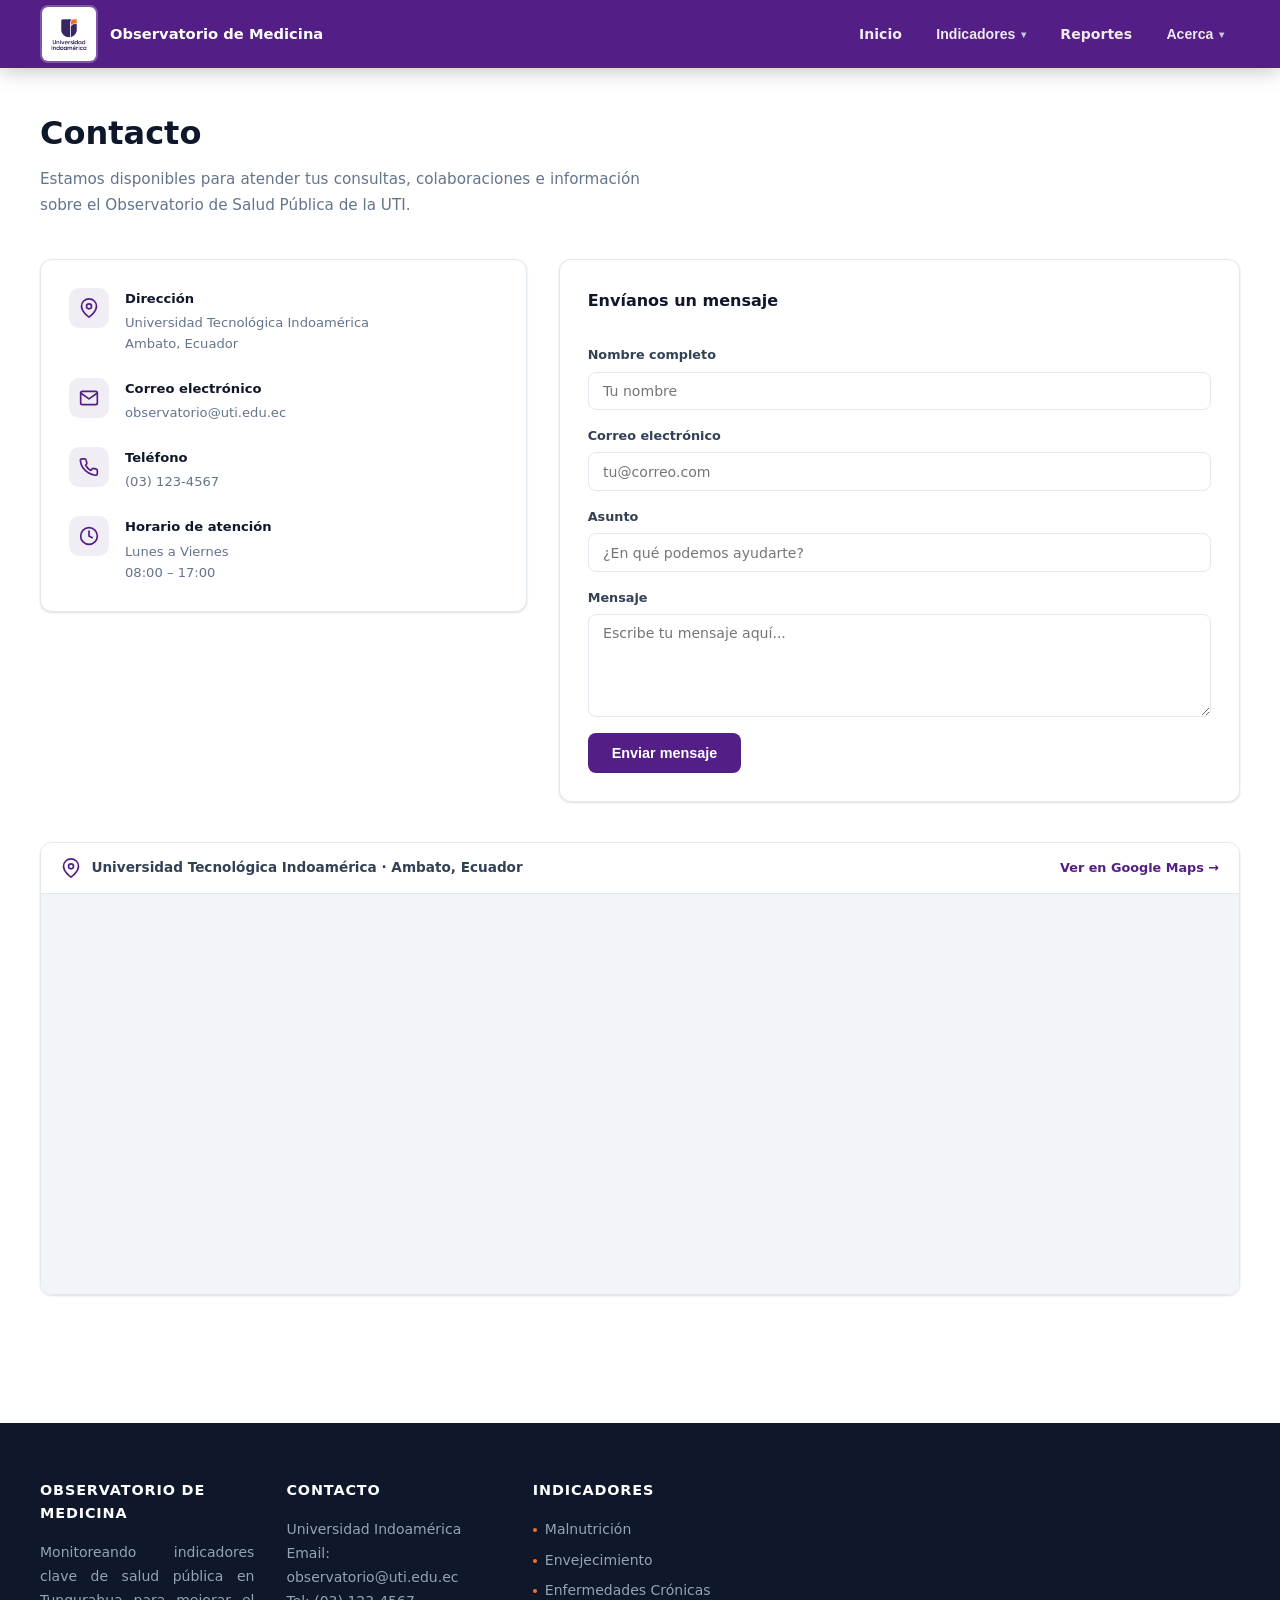
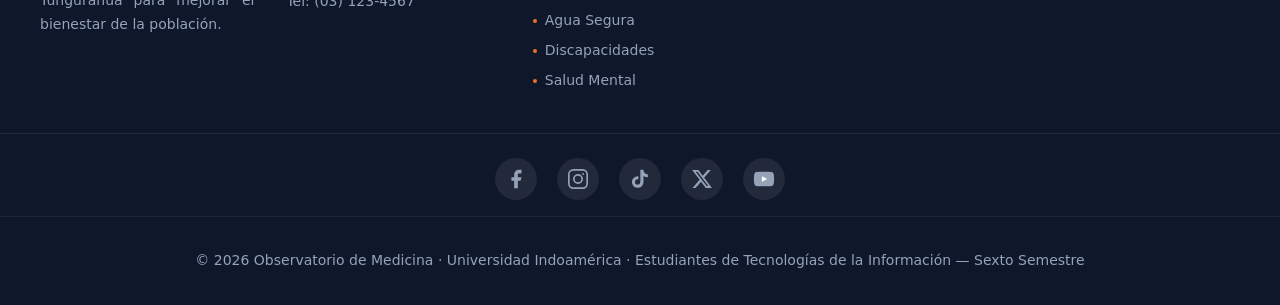
==== pages/contacto.html @ ab864d77 "Proyecto con estructura MVC" ====
<!DOCTYPE html>
<html lang="es">
<head>
  <meta charset="UTF-8" />
  <meta name="viewport" content="width=device-width, initial-scale=1.0" />
  <title>Contacto - Observatorio de Medicina UTI</title>
  <link rel="stylesheet" href="../assets/css/style.css" />
</head>
<body>
  <div id="site-header"></div>

  <main class="page-shell">
    <div class="container contacto-page">

      <!-- Encabezado -->
      <div class="contacto-encabezado">
        <h1>Contacto</h1>
        <p>Estamos disponibles para atender tus consultas, colaboraciones e información sobre el Observatorio de Salud Pública de la UTI.</p>
      </div>

      <!-- Grid principal: info + formulario -->
      <div class="contacto-main-grid">

        <!-- Info -->
        <div class="contacto-info-col">
          <div class="contacto-info-card">
            <div class="ab-contacto-item">
              <div class="ab-contacto-icon">
                <svg width="20" height="20" viewBox="0 0 24 24" fill="none" stroke="#531E86" stroke-width="2" stroke-linecap="round" stroke-linejoin="round"><path d="M21 10c0 7-9 13-9 13s-9-6-9-13a9 9 0 0 1 18 0z"/><circle cx="12" cy="10" r="3"/></svg>
              </div>
              <div>
                <strong>Dirección</strong>
                <p>Universidad Tecnológica Indoamérica<br>Ambato, Ecuador</p>
              </div>
            </div>
            <div class="ab-contacto-item">
              <div class="ab-contacto-icon">
                <svg width="20" height="20" viewBox="0 0 24 24" fill="none" stroke="#531E86" stroke-width="2" stroke-linecap="round" stroke-linejoin="round"><path d="M4 4h16c1.1 0 2 .9 2 2v12c0 1.1-.9 2-2 2H4c-1.1 0-2-.9-2-2V6c0-1.1.9-2 2-2z"/><polyline points="22,6 12,13 2,6"/></svg>
              </div>
              <div>
                <strong>Correo electrónico</strong>
                <p>observatorio@uti.edu.ec</p>
              </div>
            </div>
            <div class="ab-contacto-item">
              <div class="ab-contacto-icon">
                <svg width="20" height="20" viewBox="0 0 24 24" fill="none" stroke="#531E86" stroke-width="2" stroke-linecap="round" stroke-linejoin="round"><path d="M22 16.92v3a2 2 0 0 1-2.18 2 19.79 19.79 0 0 1-8.63-3.07A19.5 19.5 0 0 1 4.69 13a19.79 19.79 0 0 1-3.07-8.67A2 2 0 0 1 3.6 2.18h3a2 2 0 0 1 2 1.72c.127.96.361 1.903.7 2.81a2 2 0 0 1-.45 2.11L7.91 9.91a16 16 0 0 0 6.18 6.18l1.79-1.79a2 2 0 0 1 2.11-.45c.907.339 1.85.573 2.81.7A2 2 0 0 1 22 16.92z"/></svg>
              </div>
              <div>
                <strong>Teléfono</strong>
                <p>(03) 123-4567</p>
              </div>
            </div>
            <div class="ab-contacto-item">
              <div class="ab-contacto-icon">
                <svg width="20" height="20" viewBox="0 0 24 24" fill="none" stroke="#531E86" stroke-width="2" stroke-linecap="round" stroke-linejoin="round"><circle cx="12" cy="12" r="10"/><polyline points="12 6 12 12 16 14"/></svg>
              </div>
              <div>
                <strong>Horario de atención</strong>
                <p>Lunes a Viernes<br>08:00 – 17:00</p>
              </div>
            </div>
          </div>
        </div>

        <!-- Formulario -->
        <form class="ab-form contacto-form-card" onsubmit="enviarForm(event)">
          <h3>Envíanos un mensaje</h3>
          <div class="form-group">
            <label for="nombre">Nombre completo</label>
            <input type="text" id="nombre" placeholder="Tu nombre" required />
          </div>
          <div class="form-group">
            <label for="email">Correo electrónico</label>
            <input type="email" id="email" placeholder="tu@correo.com" required />
          </div>
          <div class="form-group">
            <label for="asunto">Asunto</label>
            <input type="text" id="asunto" placeholder="¿En qué podemos ayudarte?" required />
          </div>
          <div class="form-group">
            <label for="mensaje">Mensaje</label>
            <textarea id="mensaje" rows="5" placeholder="Escribe tu mensaje aquí..." required></textarea>
          </div>
          <button type="submit" class="form-submit">Enviar mensaje</button>
          <p class="form-ok" id="form-ok" style="display:none">✅ Mensaje enviado. Te contactaremos pronto.</p>
        </form>

      </div>

      <!-- Mapa -->
      <div class="contacto-mapa">
        <div class="contacto-mapa-header">
          <svg width="20" height="20" viewBox="0 0 24 24" fill="none" stroke="#531E86" stroke-width="2" stroke-linecap="round" stroke-linejoin="round"><path d="M21 10c0 7-9 13-9 13s-9-6-9-13a9 9 0 0 1 18 0z"/><circle cx="12" cy="10" r="3"/></svg>
          <span>Universidad Tecnológica Indoamérica · Ambato, Ecuador</span>
          <a href="https://maps.google.com/?q=P9J6%2B8F+Ambato" target="_blank" rel="noopener" class="mapa-link">Ver en Google Maps →</a>
        </div>
        <div class="contacto-mapa-frame">
          <iframe
            title="Ubicación Universidad Indoamérica Ambato"
            src="https://maps.google.com/maps?q=Universidad+Indoamerica+Ambato+Ecuador&t=k&z=17&ie=UTF8&iwloc=&output=embed"
            width="100%"
            height="100%"
            style="border:0;"
            allowfullscreen=""
            loading="lazy"
            referrerpolicy="no-referrer-when-downgrade">
          </iframe>
        </div>
      </div>

    </div>
  </main>

  <div id="site-footer"></div>
  <script src="../assets/js/main.js"></script>
  <script>
    function enviarForm(e) {
      e.preventDefault();
      document.getElementById('form-ok').style.display = 'block';
      e.target.reset();
      setTimeout(() => { document.getElementById('form-ok').style.display = 'none'; }, 5000);
    }
  </script>
</body>
</html>
---- assets/css/style.css ----
/* ═══════════════════════════════════════
   RESET & BASE
═══════════════════════════════════════ */
*, *::before, *::after { box-sizing: border-box; margin: 0; padding: 0; }

:root {
  --purple: #531E86;
  --purple-dark: #3a1560;
  --orange: #F57021;
  --white: #ffffff;
  --gray-50: #f8fafc;
  --gray-100: #f1f5f9;
  --gray-200: #e2e8f0;
  --gray-500: #64748b;
  --gray-700: #334155;
  --gray-900: #0f172a;
  --font: 'Inter', system-ui, -apple-system, sans-serif;
  --radius: 12px;
  --shadow-sm: 0 1px 3px rgba(0,0,0,0.08), 0 1px 2px rgba(0,0,0,0.06);
  --shadow-md: 0 4px 16px rgba(0,0,0,0.10);
  --shadow-lg: 0 10px 40px rgba(0,0,0,0.12);
  --shadow-xl: 0 20px 60px rgba(0,0,0,0.15);
}

html { font-size: 16px; scroll-behavior: smooth; }

/* Justificado global para párrafos de contenido */
p { text-align: justify; }

body {
  font-family: var(--font);
  color: var(--gray-900);
  background: var(--white);
  line-height: 1.6;
  -webkit-font-smoothing: antialiased;
}

img { max-width: 100%; display: block; }
a { text-decoration: none; }

.container {
  width: min(1200px, calc(100% - 2.5rem));
  margin: 0 auto;
}

/* ═══════════════════════════════════════
   HEADER
═══════════════════════════════════════ */
.site-header {
  position: sticky;
  top: 0;
  z-index: 1000;
  background: var(--purple);
  box-shadow: 0 2px 20px rgba(0,0,0,0.25);
}

.header-inner {
  display: flex;
  align-items: center;
  justify-content: space-between;
  height: 68px;
  gap: 1.5rem;
}

/* Brand */
.brand {
  display: flex;
  align-items: center;
  gap: 0.75rem;
  color: var(--white);
  flex-shrink: 0;
}
.brand-logo {
  width: 58px; height: 58px;
  border-radius: 8px;
  overflow: hidden;
  flex-shrink: 0;
  border: 2px solid rgba(255,255,255,0.25);
}
.brand-logo img { width: 100%; height: 100%; object-fit: cover; }
.brand-text { display: flex; flex-direction: column; line-height: 1.2; }
.brand-name { font-size: 0.92rem; font-weight: 700; color: var(--white); }
.brand-sub  { font-size: 0.7rem; color: rgba(255,255,255,0.65); }

/* ── Nav ── */
.main-nav {
  display: flex;
  align-items: center;
  gap: 0.15rem;
  height: 100%;
}

.nav-item {
  position: relative;
  height: 100%;
  display: flex;
  align-items: center;
}

.nav-link {
  display: inline-flex;
  align-items: center;
  gap: 0.35rem;
  padding: 0.5rem 1rem;
  border-radius: 6px;
  color: rgba(255,255,255,0.9);
  font-size: 0.88rem;
  font-weight: 600;
  background: none;
  border: none;
  cursor: pointer;
  white-space: nowrap;
  transition: background 0.15s, color 0.15s;
  height: 38px;
}
.nav-link:hover { background: rgba(255,255,255,0.15); color: var(--white); }
.nav-item.open > .nav-link,
.nav-link.active { background: rgba(255,255,255,0.2); color: var(--white); }

.nav-arrow {
  font-size: 0.6rem;
  opacity: 0.8;
  transition: transform 0.2s;
}
.nav-item.open > button .nav-arrow { transform: rotate(180deg); }

/* ── Dropdown ── */
.dropdown-panel {
  display: none;
  position: absolute;
  top: calc(100% + 4px);
  left: 0;
  min-width: 520px;
  background: var(--white);
  border-radius: var(--radius);
  box-shadow: var(--shadow-xl);
  padding: 1.5rem;
  grid-template-columns: 1fr 1fr;
  gap: 1.5rem;
  z-index: 500;
  border-top: 3px solid var(--orange);
  animation: dropIn 0.18s ease;
}
.dropdown-panel.narrow { min-width: 340px; right: 0; left: auto; }
.nav-item.open > .dropdown-panel { display: grid; }

@keyframes dropIn {
  from { opacity: 0; transform: translateY(-6px); }
  to   { opacity: 1; transform: translateY(0); }
}

.dropdown-heading {
  font-size: 0.65rem;
  font-weight: 800;
  letter-spacing: 0.1em;
  color: var(--orange);
  text-transform: uppercase;
  margin-bottom: 0.6rem;
  padding-bottom: 0.4rem;
  border-bottom: 1px solid var(--gray-200);
}

.dropdown-col { display: flex; flex-direction: column; gap: 0.15rem; }

.dropdown-col a {
  display: flex;
  align-items: center;
  gap: 0.5rem;
  padding: 0.5rem 0.65rem;
  border-radius: 7px;
  color: var(--gray-700);
  font-size: 0.875rem;
  transition: background 0.12s, color 0.12s;
}
.dropdown-col a:hover { background: rgba(83,30,134,0.07); color: var(--purple); }
.dropdown-col a::before {
  content: '';
  width: 5px; height: 5px;
  border-radius: 50%;
  background: var(--gray-200);
  flex-shrink: 0;
  transition: background 0.12s;
}
.dropdown-col a:hover::before { background: var(--purple); }

/* Hamburger */
.nav-hamburger {
  display: none;
  background: none;
  border: 1.5px solid rgba(255,255,255,0.4);
  color: var(--white);
  font-size: 1.2rem;
  cursor: pointer;
  padding: 0.4rem 0.65rem;
  border-radius: 6px;
  line-height: 1;
}

@media (max-width: 900px) {
  .nav-hamburger { display: flex; align-items: center; }
  .main-nav {
    display: none;
    position: absolute;
    top: 68px;
    left: 0; right: 0;
    background: var(--purple-dark);
    flex-direction: column;
    align-items: stretch;
    padding: 0.75rem 1rem 1rem;
    gap: 0.1rem;
    box-shadow: 0 12px 30px rgba(0,0,0,0.3);
    z-index: 999;
    height: auto;
  }
  .main-nav.nav-open { display: flex; }
  .nav-item { height: auto; }
  .dropdown-panel {
    position: static;
    min-width: unset;
    box-shadow: none;
    border-radius: 8px;
    border-top: none;
    background: rgba(255,255,255,0.07);
    padding: 0.75rem;
    grid-template-columns: 1fr;
    animation: none;
    margin-top: 0.25rem;
  }
  .dropdown-col a { color: rgba(255,255,255,0.85); }
  .dropdown-col a:hover { background: rgba(255,255,255,0.1); color: var(--white); }
  .dropdown-col a::before { background: rgba(255,255,255,0.3); }
  .dropdown-heading { color: rgba(255,180,80,0.9); border-color: rgba(255,255,255,0.15); }
}

/* ═══════════════════════════════════════
   CARRUSEL
═══════════════════════════════════════ */
.hero-carousel {
  position: relative;
  width: 100%;
  height: 560px;
  overflow: hidden;
  background: #1a0a2e;
  user-select: none;
}

.carousel-track {
  display: flex;
  height: 100%;
  transition: transform 0.65s cubic-bezier(0.4, 0, 0.2, 1);
  will-change: transform;
}

.carousel-slide {
  min-width: 100%;
  height: 100%;
  position: relative;
  flex-shrink: 0;
  background: linear-gradient(135deg, #3a1560 0%, #531E86 60%, #7a4fa0 100%);
}

.carousel-slide:nth-child(2) { background: linear-gradient(135deg, #1a3a5c 0%, #2d6a9f 100%); }
.carousel-slide:nth-child(3) { background: linear-gradient(135deg, #1a4a2e 0%, #2d7a4f 100%); }
.carousel-slide:nth-child(4) { background: linear-gradient(135deg, #4a2a1a 0%, #8a4a2a 100%); }

.carousel-slide img {
  width: 100%;
  height: 100%;
  object-fit: cover;
  display: block;
  position: absolute;
  inset: 0;
}

.carousel-overlay {
  position: absolute;
  inset: 0;
  z-index: 2;
  background: linear-gradient(
    105deg,
    rgba(55,20,90,0.88) 0%,
    rgba(83,30,134,0.65) 45%,
    rgba(83,30,134,0.15) 75%,
    transparent 100%
  );
  display: flex;
  align-items: center;
}

.carousel-text {
  max-width: 580px;
  padding: 2rem 0;
}

.carousel-text h1 {
  color: var(--white);
  font-size: clamp(1.9rem, 3.5vw, 3rem);
  font-weight: 800;
  line-height: 1.1;
  margin-bottom: 1rem;
  letter-spacing: -0.02em;
}

.carousel-text p {
  color: rgba(255,255,255,0.85);
  font-size: 1rem;
  line-height: 1.75;
  margin-bottom: 2rem;
  max-width: 480px;
}

.hero-actions {
  display: flex;
  flex-wrap: wrap;
  gap: 0.85rem;
}

/* Flechas */
.carousel-btn {
  position: absolute;
  top: 50%;
  transform: translateY(-50%);
  width: 50px; height: 50px;
  border-radius: 50%;
  background: rgba(255,255,255,0.15);
  backdrop-filter: blur(8px);
  border: 1.5px solid rgba(255,255,255,0.3);
  color: var(--white);
  font-size: 1.5rem;
  cursor: pointer;
  display: flex;
  align-items: center;
  justify-content: center;
  z-index: 20;
  transition: background 0.2s, transform 0.2s, border-color 0.2s;
}
.carousel-btn:hover {
  background: var(--orange);
  border-color: var(--orange);
  transform: translateY(-50%) scale(1.1);
}
.carousel-prev { left: 1.5rem; }
.carousel-next { right: 1.5rem; }

/* Dots */
.carousel-dots {
  position: absolute;
  bottom: 1.5rem;
  left: 50%;
  transform: translateX(-50%);
  display: flex;
  gap: 0.5rem;
  z-index: 20;
}
.carousel-dot {
  width: 8px; height: 8px;
  border-radius: 50%;
  background: rgba(255,255,255,0.4);
  border: none;
  cursor: pointer;
  padding: 0;
  transition: background 0.2s, transform 0.2s, width 0.3s;
}
.carousel-dot.active {
  background: var(--orange);
  width: 24px;
  border-radius: 4px;
  transform: none;
}

@media (max-width: 640px) {
  .hero-carousel { height: 400px; }
  .carousel-text h1 { font-size: 1.6rem; }
  .carousel-btn { width: 40px; height: 40px; font-size: 1.2rem; }
}

/* ═══════════════════════════════════════
   BUTTONS
═══════════════════════════════════════ */
.button {
  display: inline-flex;
  align-items: center;
  justify-content: center;
  gap: 0.5rem;
  padding: 0.75rem 1.5rem;
  border-radius: 8px;
  font-weight: 700;
  font-size: 0.9rem;
  cursor: pointer;
  border: none;
  transition: transform 0.15s, box-shadow 0.15s, background 0.15s;
  white-space: nowrap;
}
.button:hover { transform: translateY(-1px); }

.primary {
  background: var(--orange);
  color: var(--white);
  box-shadow: 0 4px 20px rgba(245,112,33,0.35);
}
.primary:hover { background: #e0621a; box-shadow: 0 6px 24px rgba(245,112,33,0.45); }

.secondary {
  background: var(--white);
  color: var(--purple);
  border: 1.5px solid rgba(255,255,255,0.5);
}
.secondary:hover { background: rgba(255,255,255,0.9); }

.hero-secondary {
  background: rgba(255,255,255,0.15);
  color: var(--white);
  border: 1.5px solid rgba(255,255,255,0.4);
  backdrop-filter: blur(4px);
}
.hero-secondary:hover { background: rgba(255,255,255,0.25); }

/* ═══════════════════════════════════════
   SECCIONES INTERNAS
═══════════════════════════════════════ */
.section-header { text-align: center; margin-bottom: 2.5rem; }
.section-header h2 { font-size: clamp(1.75rem, 3vw, 2.5rem); font-weight: 800; color: var(--gray-900); letter-spacing: -0.02em; }
.section-header p { margin: 0.75rem auto 0; color: var(--gray-500); max-width: 40rem; font-size: 1rem; }

.indicators { padding: 4rem 0 2rem; }

.cards-grid {
  display: grid;
  grid-template-columns: repeat(auto-fill, minmax(200px, 1fr));
  gap: 1.25rem;
}

.card {
  display: flex;
  flex-direction: column;
  gap: 0.85rem;
  padding: 1.5rem;
  border-radius: var(--radius);
  background: var(--white);
  color: inherit;
  box-shadow: var(--shadow-sm);
  border: 1px solid var(--gray-200);
  transition: transform 0.2s, box-shadow 0.2s, border-color 0.2s;
}
.card:hover { transform: translateY(-4px); box-shadow: var(--shadow-lg); border-color: rgba(83,30,134,0.2); }

.card-top { display: flex; align-items: center; justify-content: space-between; }
.card-icon { width: 40px; height: 40px; border-radius: 10px; object-fit: cover; }
.card-badge {
  font-size: 0.72rem; font-weight: 700;
  padding: 0.3rem 0.65rem;
  border-radius: 999px;
  background: rgba(83,30,134,0.08);
  color: var(--purple);
}
.card h3 { font-size: 0.95rem; font-weight: 700; color: var(--gray-900); }
.card p  { font-size: 0.82rem; color: var(--gray-500); flex: 1; }
.card-meta { display: flex; align-items: baseline; justify-content: space-between; }
.card-meta span { font-size: 1.4rem; font-weight: 800; color: var(--purple); }
.card-meta small { font-size: 0.75rem; color: var(--gray-500); }

/* Stats */
.stats { padding: 3rem 0; background: var(--gray-50); }
.stats-header { display: flex; flex-wrap: wrap; justify-content: space-between; align-items: flex-end; gap: 1rem; margin-bottom: 2rem; }
.stats-header h2 { font-size: 1.75rem; font-weight: 800; }
.stats-header p { color: var(--gray-500); margin-top: 0.4rem; }
.stats-controls { display: flex; flex-wrap: wrap; gap: 0.5rem; }
.stats-option {
  padding: 0.5rem 1.1rem;
  border-radius: 999px;
  border: 1.5px solid var(--gray-200);
  background: var(--white);
  color: var(--gray-700);
  font-size: 0.85rem;
  font-weight: 600;
  cursor: pointer;
  transition: all 0.15s;
}
.stats-option:hover, .stats-option.active { background: var(--purple); color: var(--white); border-color: var(--purple); }

#stats-grid { display: grid; grid-template-columns: repeat(auto-fill, minmax(200px, 1fr)); gap: 1rem; }

.stat-card {
  padding: 1.75rem 1.5rem;
  border-radius: var(--radius);
  background: var(--white);
  box-shadow: var(--shadow-sm);
  border: 1px solid var(--gray-200);
  text-align: center;
}
.stat-icon { width: 44px; height: 44px; margin: 0 auto 1rem; border-radius: 10px; background: rgba(83,30,134,0.08); display: grid; place-items: center; }
.stat-icon img { width: 22px; height: 22px; }
.stat-card strong { display: block; font-size: 2rem; font-weight: 800; color: var(--purple); }
.stat-card p { margin: 0.5rem 0 0; color: var(--gray-700); font-size: 0.88rem; font-weight: 600; }
.stat-card small { display: block; margin-top: 0.35rem; color: var(--gray-500); font-size: 0.78rem; }

/* Insights */
.insights { padding: 4rem 0; }
.insight-grid { display: grid; grid-template-columns: repeat(auto-fill, minmax(280px, 1fr)); gap: 1.25rem; }

.insight-card {
  display: flex;
  flex-direction: column;
  gap: 0.75rem;
  padding: 1.75rem;
  border-radius: var(--radius);
  background: var(--white);
  border: 1px solid var(--gray-200);
  box-shadow: var(--shadow-sm);
  color: inherit;
  transition: transform 0.2s, box-shadow 0.2s;
}
.insight-card:hover { transform: translateY(-4px); box-shadow: var(--shadow-lg); }
.insight-icon { width: 44px; height: 44px; display: grid; place-items: center; border-radius: 10px; background: rgba(83,30,134,0.08); font-size: 1.2rem; }
.insight-card h3 { font-size: 1rem; font-weight: 700; color: var(--gray-900); }
.insight-card p  { font-size: 0.875rem; color: var(--gray-500); line-height: 1.7; flex: 1; }
.insight-link { display: inline-flex; align-items: center; gap: 0.35rem; font-size: 0.82rem; font-weight: 700; color: var(--purple); margin-top: auto; }
.insight-link::after { content: '→'; }

/* Interactive panel */
.interactive-panel { padding: 4rem 0; background: var(--gray-50); }
.indicator-panel { background: var(--white); border-radius: 16px; border: 1px solid var(--gray-200); box-shadow: var(--shadow-md); overflow: hidden; }
.indicator-tabs { display: flex; flex-wrap: wrap; gap: 0; border-bottom: 1px solid var(--gray-200); padding: 0 1.5rem; }
.indicator-tab {
  padding: 1rem 1.25rem;
  border: none;
  background: none;
  color: var(--gray-500);
  font-size: 0.88rem;
  font-weight: 600;
  cursor: pointer;
  border-bottom: 2px solid transparent;
  margin-bottom: -1px;
  transition: color 0.15s, border-color 0.15s;
}
.indicator-tab:hover { color: var(--purple); }
.indicator-tab.active { color: var(--purple); border-bottom-color: var(--purple); }
.indicator-summary { display: grid; gap: 1.25rem; padding: 1.5rem; }
.indicator-card { padding: 1.25rem; border-radius: 10px; background: var(--gray-50); border: 1px solid var(--gray-200); display: grid; gap: 0.6rem; }
.indicator-card h3 { font-size: 1rem; font-weight: 700; }
.indicator-card p  { font-size: 0.875rem; color: var(--gray-500); line-height: 1.7; }
.indicator-progress { gap: 0.75rem; }
.progress-label { display: flex; justify-content: space-between; font-size: 0.85rem; font-weight: 600; }
.progress-track { height: 8px; border-radius: 999px; background: var(--gray-200); overflow: hidden; }
.progress-fill { height: 100%; border-radius: 999px; background: linear-gradient(90deg, var(--purple), var(--orange)); transition: width 0.8s ease; width: 0; }
.indicator-actions { display: flex; flex-wrap: wrap; gap: 0.75rem; }

/* CTA */
.cta {
  margin: 4rem auto;
  padding: 2.5rem 2rem;
  background: linear-gradient(135deg, var(--purple) 0%, var(--purple-dark) 100%);
  border-radius: 16px;
  display: flex;
  align-items: center;
  justify-content: space-between;
  gap: 1.5rem;
  flex-wrap: wrap;
}
.cta h2 { font-size: 1.6rem; font-weight: 800; color: var(--white); margin-bottom: 0.4rem; }
.cta p  { color: rgba(255,255,255,0.75); font-size: 0.95rem; }

/* ═══════════════════════════════════════
   PÁGINAS INTERNAS
═══════════════════════════════════════ */
.page-shell { padding: 0 0 4rem; }

.page-hero {
  padding: 2.5rem;
  border-radius: 16px;
  background: linear-gradient(135deg, rgba(83,30,134,0.06) 0%, rgba(245,112,33,0.04) 100%);
  border: 1px solid var(--gray-200);
  margin-bottom: 2.5rem;
}
.page-hero h2 { font-size: clamp(1.75rem, 3vw, 2.25rem); font-weight: 800; color: var(--gray-900); margin-bottom: 0.75rem; }
.page-hero p  { color: var(--gray-500); max-width: 42rem; }

.page-detail-grid { display: grid; grid-template-columns: 1fr 360px; gap: 2rem; align-items: start; }
@media (max-width: 900px) { .page-detail-grid { grid-template-columns: 1fr; } }

.page-copy h3 { font-size: 1.4rem; font-weight: 800; color: var(--gray-900); margin: 2rem 0 0.75rem; }
.page-copy p  { color: var(--gray-700); line-height: 1.8; margin-bottom: 1.25rem; }

.page-list { list-style: none; display: grid; gap: 0.75rem; margin-bottom: 1.5rem; }
.page-list li { padding: 1rem 1.25rem; border-radius: 10px; background: var(--gray-50); border: 1px solid var(--gray-200); font-size: 0.9rem; color: var(--gray-700); }
.page-list strong { display: block; font-weight: 700; color: var(--gray-900); margin-bottom: 0.2rem; }

.page-aside { display: grid; gap: 1rem; }
.page-image-card { border-radius: 12px; overflow: hidden; box-shadow: var(--shadow-md); }
.page-image-card img { width: 100%; display: block; }

.page-stat-grid { display: grid; gap: 0.75rem; }
.page-stat-card { padding: 1.25rem; border-radius: 10px; background: var(--white); border: 1px solid var(--gray-200); box-shadow: var(--shadow-sm); }
.page-stat-card strong { display: block; font-size: 1.75rem; font-weight: 800; color: var(--purple); }
.page-stat-card p { margin: 0.35rem 0 0; color: var(--gray-500); font-size: 0.85rem; }

.page-graph-block { margin-top: 1.5rem; padding: 1.5rem; border-radius: 12px; background: var(--gray-50); border: 1px solid var(--gray-200); }
.page-graph-block h4 { font-size: 0.95rem; font-weight: 700; margin-bottom: 1rem; color: var(--gray-900); }
.graph-row { display: grid; grid-template-columns: 140px 1fr; gap: 1rem; align-items: center; padding: 0.6rem 0; border-bottom: 1px solid var(--gray-200); }
.graph-row:last-child { border-bottom: none; }
.graph-label { font-size: 0.82rem; font-weight: 600; color: var(--gray-700); }
.graph-track { height: 8px; border-radius: 999px; background: var(--gray-200); overflow: hidden; position: relative; }
.graph-fill { height: 100%; border-radius: 999px; background: linear-gradient(90deg, var(--purple), var(--orange)); transition: width 1.2s ease; width: 0; position: relative; }
.graph-value { position: absolute; right: 0.5rem; top: 50%; transform: translateY(-50%); color: var(--white); font-size: 0.65rem; font-weight: 700; }

.resource-grid { display: grid; grid-template-columns: repeat(auto-fill, minmax(200px, 1fr)); gap: 1rem; margin-top: 1.5rem; }
.resource-card { padding: 1.5rem; border-radius: 12px; background: var(--white); border: 1px solid var(--gray-200); box-shadow: var(--shadow-sm); display: flex; flex-direction: column; gap: 0.75rem; }
.resource-card h4 { font-size: 0.95rem; font-weight: 700; color: var(--gray-900); }
.resource-card p  { font-size: 0.85rem; color: var(--gray-500); line-height: 1.6; flex: 1; }

/* Dashboard */
.page-content { padding: 2rem 0; }
.dashboard-grid, .content-block { display: grid; gap: 1.25rem; }
.dashboard-card { padding: 1.5rem; border-radius: 12px; background: var(--white); border: 1px solid var(--gray-200); box-shadow: var(--shadow-sm); }
.wide-card { grid-column: span 2; }
@media (max-width: 700px) { .wide-card { grid-column: auto; } }

/* ═══════════════════════════════════════
   FOOTER
═══════════════════════════════════════ */
.site-footer { padding: 3.5rem 0 2rem; background: var(--gray-900); color: #94a3b8; }
.footer-grid { display: grid; grid-template-columns: repeat(auto-fill, minmax(200px, 1fr)); gap: 2rem; margin-bottom: 2.5rem; }
.site-footer h3 { font-size: 0.9rem; font-weight: 700; color: var(--white); margin-bottom: 1rem; text-transform: uppercase; letter-spacing: 0.06em; }
.site-footer p, .site-footer li { font-size: 0.875rem; color: #94a3b8; line-height: 1.7; }
.site-footer ul { list-style: none; display: flex; flex-direction: column; gap: 0.4rem; }
.site-footer li { display: flex; align-items: center; gap: 0.5rem; }
.site-footer li::before { content: ''; width: 4px; height: 4px; border-radius: 50%; background: var(--orange); flex-shrink: 0; }
.footer-note { text-align: center; font-size: 0.82rem; color: #475569; padding-top: 2rem; border-top: 1px solid rgba(255,255,255,0.06); }

/* ═══════════════════════════════════════
   LEGACY (ocultos)
═══════════════════════════════════════ */
.hero, .hero-bg, .hero-content,
.hero-visual, .hero-highlights, .highlight-card, .hero-image,
.gallery-strip { display: none !important; }

/* ═══════════════════════════════════════
   SECCIÓN REPORTES
═══════════════════════════════════════ */
.reportes {
  padding: 4rem 0;
  background: var(--gray-50);
  border-top: 1px solid var(--gray-200);
}

.reportes-header {
  display: flex;
  flex-wrap: wrap;
  align-items: flex-start;
  justify-content: space-between;
  gap: 1.5rem;
  margin-bottom: 2.5rem;
}

.reportes-header h2 {
  font-size: 1.75rem;
  font-weight: 800;
  color: var(--gray-900);
  margin-bottom: 0.5rem;
}

.reportes-underline {
  width: 48px;
  height: 4px;
  background: var(--orange);
  border-radius: 2px;
}

/* Tabs */
.reportes-tabs {
  display: flex;
  flex-wrap: wrap;
  gap: 0;
  border-bottom: 2px solid var(--gray-200);
  align-self: flex-end;
}

.rep-tab {
  padding: 0.6rem 1.1rem;
  background: none;
  border: none;
  border-bottom: 2px solid transparent;
  margin-bottom: -2px;
  font-size: 0.82rem;
  font-weight: 600;
  color: var(--gray-500);
  cursor: pointer;
  white-space: nowrap;
  transition: color 0.15s, border-color 0.15s;
}
.rep-tab:hover { color: var(--purple); }
.rep-tab.active { color: var(--purple); border-bottom-color: var(--purple); }

/* Lista de reportes */
.reportes-list {
  display: flex;
  flex-direction: column;
  gap: 1.5rem;
}

.reporte-card {
  display: grid;
  grid-template-columns: 300px 1fr;
  border-radius: var(--radius);
  background: var(--white);
  border: 1px solid var(--gray-200);
  box-shadow: var(--shadow-sm);
  overflow: hidden;
  transition: box-shadow 0.2s, transform 0.2s;
}
.reporte-card:hover { box-shadow: var(--shadow-lg); transform: translateY(-2px); }

/* Ocultar tarjetas inactivas */
.reporte-card.hidden { display: none; }

.reporte-img {
  position: relative;
  overflow: hidden;
  height: 220px;
}
.reporte-img img {
  width: 100%;
  height: 100%;
  object-fit: cover;
  transition: transform 0.4s ease;
}
.reporte-card:hover .reporte-img img { transform: scale(1.04); }

.reporte-cat {
  position: absolute;
  top: 0.75rem;
  left: 0.75rem;
  background: rgba(0,0,0,0.55);
  color: var(--white);
  font-size: 0.7rem;
  font-weight: 700;
  padding: 0.25rem 0.6rem;
  border-radius: 4px;
  letter-spacing: 0.04em;
  display: flex;
  align-items: center;
  gap: 0.35rem;
}
.reporte-cat::before {
  content: '';
  width: 14px; height: 14px;
  background: url("data:image/svg+xml,%3Csvg xmlns='http://www.w3.org/2000/svg' viewBox='0 0 24 24' fill='white'%3E%3Cpath d='M14 2H6a2 2 0 0 0-2 2v16a2 2 0 0 0 2 2h12a2 2 0 0 0 2-2V8l-6-6zm-1 1.5L18.5 9H13V3.5zM6 20V4h5v7h7v9H6z'/%3E%3C/svg%3E") center/contain no-repeat;
  flex-shrink: 0;
}

.reporte-body {
  padding: 1.75rem 2rem;
  display: flex;
  flex-direction: column;
  justify-content: center;
  gap: 0.85rem;
}

.reporte-body h3 {
  font-size: 1.2rem;
  font-weight: 800;
  color: var(--gray-900);
  line-height: 1.3;
}

.reporte-body p {
  font-size: 0.9rem;
  color: var(--gray-500);
  line-height: 1.75;
  max-width: 560px;
}

.reporte-btn {
  display: inline-flex;
  align-items: center;
  gap: 0.4rem;
  margin-top: 0.5rem;
  padding: 0.65rem 1.25rem;
  background: var(--purple);
  color: var(--white);
  font-size: 0.8rem;
  font-weight: 700;
  letter-spacing: 0.04em;
  border-radius: 6px;
  align-self: flex-start;
  transition: background 0.15s, transform 0.15s;
}
.reporte-btn:hover { background: var(--purple-dark); transform: translateX(2px); }

@media (max-width: 700px) {
  .reporte-card { grid-template-columns: 1fr; }
  .reporte-img { height: 180px; }
  .reporte-body { padding: 1.25rem; }
  .reportes-header { flex-direction: column; }
  .reportes-tabs { align-self: stretch; overflow-x: auto; }
}

/* ═══════════════════════════════════════
   NOVEDADES
═══════════════════════════════════════ */
.novedades {
  padding: 4rem 0;
  background: var(--white);
  border-top: 1px solid var(--gray-200);
}

.novedades-header {
  display: flex;
  align-items: flex-start;
  justify-content: space-between;
  margin-bottom: 2rem;
  gap: 1rem;
}

.novedades-title h2 {
  font-size: 1.75rem;
  font-weight: 800;
  color: var(--gray-900);
  margin-bottom: 0.45rem;
}

.novedades-line {
  width: 44px;
  height: 4px;
  background: var(--orange);
  border-radius: 2px;
}

/* Dots del slider */
.novedades-dots {
  display: flex;
  align-items: center;
  gap: 0.4rem;
  padding-top: 0.5rem;
}

.nov-dot {
  width: 8px; height: 8px;
  border-radius: 50%;
  background: var(--gray-200);
  border: none;
  cursor: pointer;
  padding: 0;
  transition: background 0.2s, transform 0.2s;
}
.nov-dot.active {
  background: var(--purple);
  transform: scale(1.3);
}

/* Track con scroll */
.novedades-track-wrap {
  overflow: hidden;
}

.novedades-track {
  display: grid;
  grid-template-columns: repeat(6, calc(25% - 0.75rem));
  gap: 1rem;
  transition: transform 0.5s cubic-bezier(0.4, 0, 0.2, 1);
  will-change: transform;
}

/* Tarjeta de novedad */
.novedad-card {
  background: var(--white);
  border: 1px solid var(--gray-200);
  border-radius: var(--radius);
  overflow: hidden;
  box-shadow: var(--shadow-sm);
  transition: transform 0.2s, box-shadow 0.2s;
  cursor: pointer;
}
.novedad-card:hover {
  transform: translateY(-4px);
  box-shadow: var(--shadow-lg);
}

.novedad-img {
  position: relative;
  height: 160px;
  overflow: hidden;
  background: linear-gradient(135deg, var(--purple) 0%, #7a4fa0 100%);
}
.novedad-img img {
  width: 100%; height: 100%;
  object-fit: cover;
  display: block;
  transition: transform 0.4s ease;
}
.novedad-card:hover .novedad-img img { transform: scale(1.06); }

.novedad-badge {
  position: absolute;
  top: 0.65rem;
  left: 0.65rem;
  background: var(--orange);
  color: var(--white);
  font-size: 0.65rem;
  font-weight: 800;
  letter-spacing: 0.06em;
  padding: 0.25rem 0.6rem;
  border-radius: 4px;
}

.novedad-body {
  padding: 1rem;
  display: flex;
  flex-direction: column;
  gap: 0.5rem;
}

.novedad-date {
  font-size: 0.75rem;
  color: var(--gray-500);
  display: flex;
  align-items: center;
  gap: 0.3rem;
}

.novedad-body h3 {
  font-size: 0.88rem;
  font-weight: 700;
  color: var(--gray-900);
  line-height: 1.45;
}

@media (max-width: 900px) {
  .novedades-track {
    grid-template-columns: repeat(6, calc(50% - 0.5rem));
  }
}
@media (max-width: 560px) {
  .novedades-track {
    grid-template-columns: repeat(6, calc(100% - 0rem));
  }
}

/* ── Eyebrow carrusel ── */
.carousel-eyebrow {
  display: inline-block;
  background: rgba(245,112,33,0.9);
  color: var(--white);
  font-size: 0.72rem;
  font-weight: 700;
  letter-spacing: 0.1em;
  text-transform: uppercase;
  padding: 0.3rem 0.85rem;
  border-radius: 4px;
  margin-bottom: 1rem;
}

/* ── Barra de cifras rápidas ── */
.cifras-bar {
  background: var(--purple);
  padding: 0;
}

.cifras-grid {
  display: flex;
  align-items: stretch;
  flex-wrap: wrap;
}

.cifra-item {
  flex: 1;
  min-width: 140px;
  display: flex;
  flex-direction: column;
  align-items: center;
  justify-content: center;
  padding: 1.25rem 1rem;
  text-align: center;
  gap: 0.2rem;
}

.cifra-item strong {
  font-size: 1.6rem;
  font-weight: 800;
  color: var(--white);
  line-height: 1;
}

.cifra-item span {
  font-size: 0.72rem;
  color: rgba(255,255,255,0.7);
  font-weight: 500;
  text-transform: uppercase;
  letter-spacing: 0.04em;
}

.cifra-sep {
  width: 1px;
  background: rgba(255,255,255,0.15);
  align-self: stretch;
  margin: 0.75rem 0;
}

@media (max-width: 700px) {
  .cifra-sep { display: none; }
  .cifra-item { min-width: 45%; border-bottom: 1px solid rgba(255,255,255,0.1); }
}

/* ═══════════════════════════════════════
   PÁGINAS DE INDICADORES
═══════════════════════════════════════ */
.ind-hero {
  padding: 2rem 0 1.5rem;
}
.ind-breadcrumb {
  font-size: 0.78rem;
  color: var(--gray-500);
  margin-bottom: 0.75rem;
}
.ind-breadcrumb strong { color: var(--purple); }
.ind-hero h1 {
  font-size: clamp(1.75rem, 3vw, 2.5rem);
  font-weight: 800;
  color: var(--gray-900);
  margin: 0 0 0.75rem;
}
.ind-hero p { color: var(--gray-500); max-width: 600px; }

/* KPI cards */
.ind-kpis { padding: 1.5rem 0 1rem; }
.kpi-grid {
  display: grid;
  grid-template-columns: repeat(4, 1fr);
  gap: 1rem;
}
@media (max-width: 900px) { .kpi-grid { grid-template-columns: repeat(2, 1fr); } }
@media (max-width: 480px) { .kpi-grid { grid-template-columns: 1fr 1fr; } }

.kpi-card {
  background: var(--white);
  border: 1px solid var(--gray-200);
  border-radius: var(--radius);
  padding: 1.25rem 1.5rem;
  box-shadow: var(--shadow-sm);
  transition: box-shadow 0.2s, transform 0.2s;
}
.kpi-card:hover { box-shadow: var(--shadow-md); transform: translateY(-2px); }

.kpi-top {
  display: flex;
  align-items: center;
  gap: 0.5rem;
  margin-bottom: 0.6rem;
}
.kpi-label {
  font-size: 0.78rem;
  font-weight: 600;
  color: var(--gray-500);
}
.kpi-icon { font-size: 1rem; flex-shrink: 0; }

.kpi-value {
  font-size: 2rem;
  font-weight: 800;
  color: var(--gray-900);
  line-height: 1;
  margin-bottom: 0.35rem;
}
.kpi-alert .kpi-value { color: #e74c3c; }

.kpi-trend {
  font-size: 0.75rem;
  font-weight: 600;
  color: var(--gray-500);
}
.kpi-up   { color: #e74c3c; }
.kpi-down { color: #27ae60; }

/* Chart cards */
.ind-chart-section { padding: 0 0 2rem; }
.ind-two-col {
  display: grid;
  grid-template-columns: 1fr 380px;
  gap: 1.5rem;
  padding-bottom: 2rem;
}
@media (max-width: 900px) { .ind-two-col { grid-template-columns: 1fr; } }

.ind-chart-card {
  background: var(--white);
  border: 1px solid var(--gray-200);
  border-radius: var(--radius);
  padding: 1.75rem;
  box-shadow: var(--shadow-sm);
}
.ind-chart-header { margin-bottom: 1.5rem; }
.ind-chart-header h2 { font-size: 1.1rem; font-weight: 700; color: var(--gray-900); margin-bottom: 0.3rem; }
.ind-chart-header p  { font-size: 0.82rem; color: var(--gray-500); }
.ind-chart-wrap { position: relative; }

/* Info card factores */
.ind-info-card {
  background: var(--white);
  border: 1px solid var(--gray-200);
  border-radius: var(--radius);
  padding: 1.75rem;
  box-shadow: var(--shadow-sm);
}
.ind-info-card h2 { font-size: 1.1rem; font-weight: 700; color: var(--gray-900); margin-bottom: 1.25rem; }

.ind-factor-list { list-style: none; display: flex; flex-direction: column; gap: 1.1rem; }
.ind-factor-list li { display: flex; gap: 0.85rem; align-items: flex-start; }
.factor-dot { width: 10px; height: 10px; border-radius: 50%; flex-shrink: 0; margin-top: 0.35rem; }
.ind-factor-list strong { display: block; font-size: 0.88rem; font-weight: 700; color: var(--gray-900); margin-bottom: 0.2rem; }
.ind-factor-list p { font-size: 0.8rem; color: var(--gray-500); line-height: 1.5; margin: 0; }

/* Tabla */
.ind-table-section { padding-bottom: 2rem; }
.ind-table-wrap { overflow-x: auto; }
.ind-table {
  width: 100%;
  border-collapse: collapse;
  font-size: 0.875rem;
}
.ind-table th {
  background: var(--gray-50);
  padding: 0.75rem 1rem;
  text-align: left;
  font-size: 0.75rem;
  font-weight: 700;
  color: var(--gray-500);
  text-transform: uppercase;
  letter-spacing: 0.05em;
  border-bottom: 2px solid var(--gray-200);
}
.ind-table td {
  padding: 0.75rem 1rem;
  border-bottom: 1px solid var(--gray-200);
  color: var(--gray-700);
}
.ind-table tr:hover td { background: var(--gray-50); }
.row-highlight td { background: rgba(83,30,134,0.04); font-weight: 600; }
.var-up   { color: #e74c3c; font-weight: 600; }
.var-down { color: #27ae60; font-weight: 600; }

/* Recomendaciones */
.ind-recs { padding-bottom: 3rem; }
.ind-recs h2 { font-size: 1.4rem; font-weight: 800; color: var(--gray-900); margin-bottom: 1.5rem; }
.recs-grid {
  display: grid;
  grid-template-columns: repeat(auto-fill, minmax(240px, 1fr));
  gap: 1.25rem;
}
.rec-card {
  background: var(--white);
  border: 1px solid var(--gray-200);
  border-radius: var(--radius);
  padding: 1.5rem;
  box-shadow: var(--shadow-sm);
  border-top: 3px solid var(--purple);
}
.rec-num { font-size: 2rem; font-weight: 900; color: #1a1a1a; line-height: 1; margin-bottom: 0.75rem; }
.rec-card h3 { font-size: 0.95rem; font-weight: 700; color: var(--gray-900); margin-bottom: 0.5rem; }
.rec-card p  { font-size: 0.85rem; color: var(--gray-500); line-height: 1.65; margin: 0; }

/* ═══════════════════════════════════════
   SECCIÓN BIENVENIDA INSTITUCIONAL
═══════════════════════════════════════ */
.bienvenida {
  padding: 5rem 0;
  background: var(--white);
  border-top: 1px solid var(--gray-200);
}

.bienvenida-header {
  text-align: center;
  max-width: 720px;
  margin: 0 auto 4rem;
}

.bienvenida-tag {
  display: inline-block;
  background: rgba(83,30,134,0.08);
  color: var(--purple);
  font-size: 0.72rem;
  font-weight: 700;
  letter-spacing: 0.1em;
  text-transform: uppercase;
  padding: 0.35rem 1rem;
  border-radius: 999px;
  margin-bottom: 1.25rem;
  border: 1px solid rgba(83,30,134,0.15);
}

.bienvenida-header h2 {
  font-size: clamp(1.8rem, 3vw, 2.5rem);
  font-weight: 800;
  color: var(--gray-900);
  line-height: 1.2;
  margin-bottom: 1rem;
  letter-spacing: -0.02em;
}

.bienvenida-lead {
  font-size: 1rem;
  color: var(--gray-500);
  line-height: 1.8;
  margin: 0;
}

/* Propósito: imagen izquierda, texto derecha */
.bienvenida-proposito {
  display: grid;
  grid-template-columns: 1fr 1fr;
  gap: 4rem;
  align-items: center;
  margin-bottom: 5rem;
}
@media (max-width: 860px) {
  .bienvenida-proposito { grid-template-columns: 1fr; gap: 2rem; }
}

.bienvenida-img-wrap {
  border-radius: 16px;
  overflow: hidden;
  box-shadow: var(--shadow-xl);
  height: 380px;
  background: linear-gradient(135deg, var(--purple) 0%, #7a4fa0 100%);
}
.bienvenida-img-wrap img {
  width: 100%; height: 100%;
  object-fit: cover;
  display: block;
}

.bienvenida-texto h3 {
  font-size: 1.35rem;
  font-weight: 800;
  color: var(--gray-900);
  margin-bottom: 1rem;
  padding-left: 1rem;
  border-left: 4px solid var(--orange);
}

.bienvenida-texto p {
  font-size: 0.92rem;
  color: var(--gray-500);
  line-height: 1.85;
  margin-bottom: 1rem;
  text-align: justify;
}

.btn-proposito {
  display: inline-flex;
  align-items: center;
  gap: 0.5rem;
  margin-top: 0.5rem;
  padding: 0.75rem 1.5rem;
  background: var(--purple);
  color: var(--white);
  border-radius: 8px;
  font-size: 0.88rem;
  font-weight: 700;
  text-decoration: none;
  transition: background 0.15s, transform 0.15s;
}
.btn-proposito:hover { background: var(--purple-dark); transform: translateY(-1px); }

/* Ejes */
.ejes-header {
  text-align: center;
  margin-bottom: 2rem;
}
.ejes-header h3 {
  font-size: 1.5rem;
  font-weight: 800;
  color: var(--gray-900);
  margin-bottom: 0.4rem;
}
.ejes-header p { color: var(--gray-500); font-size: 0.92rem; }

.ejes-grid {
  display: grid;
  grid-template-columns: repeat(4, 1fr);
  gap: 1.25rem;
  margin-bottom: 4rem;
}
@media (max-width: 860px) { .ejes-grid { grid-template-columns: repeat(2, 1fr); } }
@media (max-width: 500px) { .ejes-grid { grid-template-columns: 1fr; } }

.eje-card {
  padding: 1.5rem;
  border-radius: var(--radius);
  background: var(--white);
  border: 1px solid var(--gray-200);
  box-shadow: var(--shadow-sm);
  transition: transform 0.2s, box-shadow 0.2s;
}
.eje-card:hover { transform: translateY(-3px); box-shadow: var(--shadow-md); }

.eje-icon {
  width: 48px; height: 48px;
  border-radius: 10px;
  display: flex;
  align-items: center;
  justify-content: center;
  margin-bottom: 1rem;
}
.eje-card h4 { font-size: 0.92rem; font-weight: 700; color: var(--gray-900); margin-bottom: 0.5rem; }
.eje-card p  { font-size: 0.82rem; color: var(--gray-500); line-height: 1.65; margin: 0; }

/* Galería 3 columnas iguales */
.bienvenida-galeria {
  display: grid;
  grid-template-columns: repeat(3, 1fr);
  gap: 1rem;
}
@media (max-width: 700px) { .bienvenida-galeria { grid-template-columns: 1fr; } }

.galeria-item {
  position: relative;
  height: 240px;
  border-radius: 12px;
  overflow: hidden;
  background: linear-gradient(135deg, var(--purple) 0%, #7a4fa0 100%);
}
.galeria-item img {
  width: 100%; height: 100%;
  object-fit: cover;
  display: block;
  transition: transform 0.4s ease;
}
.galeria-item:hover img { transform: scale(1.05); }

.galeria-caption {
  position: absolute;
  bottom: 0; left: 0; right: 0;
  padding: 0.75rem 1rem;
  background: linear-gradient(transparent, rgba(0,0,0,0.6));
  color: var(--white);
  font-size: 0.82rem;
  font-weight: 600;
}

/* ═══════════════════════════════════════
   INDICADORES HOME (tarjetas de color)
═══════════════════════════════════════ */
.ind-salud-home {
  padding: 5rem 0;
  background: var(--gray-50);
  border-top: 1px solid var(--gray-200);
}

.ind-salud-home .section-header {
  margin-bottom: 2.5rem;
}

.ind-home-grid {
  display: grid;
  grid-template-columns: repeat(3, 1fr);
  gap: 1.25rem;
}

/* Fila de 2 centrada para los últimos 2 */
.ind-home-grid .ind-home-card:nth-child(4),
.ind-home-grid .ind-home-card:nth-child(5) {
  /* se alinean solos con el grid */
}

@media (max-width: 900px) {
  .ind-home-grid { grid-template-columns: repeat(2, 1fr); }
}
@media (max-width: 560px) {
  .ind-home-grid { grid-template-columns: 1fr; }
}

.ind-home-card {
  display: flex;
  flex-direction: column;
  border-radius: 16px;
  overflow: hidden;
  text-decoration: none;
  color: var(--white);
  background: linear-gradient(135deg, var(--c1) 0%, var(--c2) 100%);
  box-shadow: 0 4px 20px rgba(0,0,0,0.12);
  transition: transform 0.2s, box-shadow 0.2s;
  min-height: 220px;
}
.ind-home-card:hover {
  transform: translateY(-4px);
  box-shadow: 0 12px 36px rgba(0,0,0,0.18);
}

.ind-home-top {
  display: flex;
  align-items: flex-start;
  justify-content: space-between;
  padding: 1.5rem 1.5rem 0.75rem;
}

.ind-home-badge {
  font-size: 0.68rem;
  font-weight: 700;
  background: rgba(255,255,255,0.2);
  padding: 0.25rem 0.65rem;
  border-radius: 999px;
  white-space: nowrap;
}

.ind-home-card h3 {
  font-size: 1.05rem;
  font-weight: 800;
  color: var(--white);
  padding: 0 1.5rem 0.35rem;
  margin: 0;
}

.ind-home-card p {
  font-size: 0.8rem;
  color: rgba(255,255,255,0.8);
  padding: 0 1.5rem;
  margin: 0;
  flex: 1;
  line-height: 1.5;
}

.ind-home-bottom {
  display: flex;
  align-items: center;
  justify-content: space-between;
  padding: 1.25rem 1.5rem;
  border-top: 1px solid rgba(255,255,255,0.15);
  margin-top: 1.25rem;
}

.ind-home-bottom div {
  display: flex;
  flex-direction: column;
  gap: 0.1rem;
}

.ind-home-bottom strong {
  font-size: 1.6rem;
  font-weight: 800;
  color: var(--white);
  line-height: 1;
}

.ind-home-bottom span {
  font-size: 0.72rem;
  color: rgba(255,255,255,0.75);
}

/* ═══════════════════════════════════════
   PÁGINA REPORTES
═══════════════════════════════════════ */
.rep-hero {
  background: linear-gradient(135deg, var(--purple) 0%, var(--purple-dark) 100%);
  padding: 3rem 0;
}
.rep-hero-inner {
  display: flex;
  align-items: center;
  justify-content: space-between;
  gap: 2rem;
  flex-wrap: wrap;
}
.rep-hero .ind-breadcrumb { color: rgba(255,255,255,0.6); margin-bottom: 0.75rem; }
.rep-hero .ind-breadcrumb strong { color: rgba(255,255,255,0.9); }
.rep-hero h1 { font-size: clamp(1.75rem, 3vw, 2.5rem); font-weight: 800; color: var(--white); margin-bottom: 0.75rem; }
.rep-hero p  { color: rgba(255,255,255,0.8); font-size: 0.95rem; line-height: 1.75; max-width: 560px; }

.rep-hero-stats {
  display: flex;
  gap: 2rem;
  flex-shrink: 0;
}
.rep-stat { text-align: center; }
.rep-stat strong { display: block; font-size: 2rem; font-weight: 800; color: var(--white); line-height: 1; }
.rep-stat span   { font-size: 0.72rem; color: rgba(255,255,255,0.65); text-transform: uppercase; letter-spacing: 0.06em; }

/* Filtros */
.rep-filtros { padding: 1.75rem 0; border-bottom: 1px solid var(--gray-200); }
.rep-filtros-inner { display: flex; align-items: center; gap: 1.5rem; flex-wrap: wrap; }

.rep-search-wrap {
  display: flex;
  align-items: center;
  gap: 0.6rem;
  background: var(--white);
  border: 1.5px solid var(--gray-200);
  border-radius: 8px;
  padding: 0.55rem 1rem;
  flex-shrink: 0;
}
.rep-search {
  border: none;
  outline: none;
  font-size: 0.88rem;
  color: var(--gray-900);
  width: 220px;
  background: transparent;
}
.rep-search::placeholder { color: var(--gray-500); }

.rep-cats { display: flex; flex-wrap: wrap; gap: 0.5rem; }
.rep-cat {
  padding: 0.45rem 1rem;
  border-radius: 999px;
  border: 1.5px solid var(--gray-200);
  background: var(--white);
  color: var(--gray-700);
  font-size: 0.82rem;
  font-weight: 600;
  cursor: pointer;
  transition: all 0.15s;
}
.rep-cat:hover { border-color: var(--purple); color: var(--purple); }
.rep-cat.active { background: var(--purple); color: var(--white); border-color: var(--purple); }

/* Lista de reportes */
.rep-lista {
  display: flex;
  flex-direction: column;
  gap: 1.25rem;
  padding: 2rem 0 3rem;
}

.rep-card {
  display: flex;
  gap: 1.5rem;
  align-items: flex-start;
  background: var(--white);
  border: 1px solid var(--gray-200);
  border-radius: var(--radius);
  padding: 1.75rem;
  box-shadow: var(--shadow-sm);
  transition: box-shadow 0.2s, transform 0.2s;
}
.rep-card:hover { box-shadow: var(--shadow-md); transform: translateY(-2px); }

.rep-card-icon {
  width: 56px; height: 56px;
  border-radius: 12px;
  display: flex;
  align-items: center;
  justify-content: center;
  flex-shrink: 0;
}

.rep-card-body { flex: 1; display: flex; flex-direction: column; gap: 0.6rem; }

.rep-card-meta { display: flex; align-items: center; gap: 0.75rem; }
.rep-badge {
  font-size: 0.7rem;
  font-weight: 700;
  padding: 0.25rem 0.7rem;
  border-radius: 999px;
  letter-spacing: 0.03em;
}
.rep-date { font-size: 0.78rem; color: var(--gray-500); }

.rep-card-body h3 { font-size: 1rem; font-weight: 700; color: var(--gray-900); margin: 0; }
.rep-card-body p  { font-size: 0.875rem; color: var(--gray-500); line-height: 1.7; margin: 0; }

.rep-card-footer {
  display: flex;
  align-items: center;
  justify-content: space-between;
  margin-top: 0.5rem;
  flex-wrap: wrap;
  gap: 0.75rem;
}
.rep-pages { font-size: 0.78rem; color: var(--gray-500); }

.rep-actions { display: flex; gap: 0.6rem; }

.rep-btn-ver {
  display: inline-flex;
  align-items: center;
  gap: 0.4rem;
  padding: 0.55rem 1.1rem;
  background: var(--purple);
  color: var(--white);
  border: none;
  border-radius: 7px;
  font-size: 0.82rem;
  font-weight: 700;
  cursor: pointer;
  transition: background 0.15s, transform 0.15s;
}
.rep-btn-ver:hover { background: var(--purple-dark); transform: translateY(-1px); }

.rep-btn-dl {
  display: inline-flex;
  align-items: center;
  gap: 0.4rem;
  padding: 0.55rem 1.1rem;
  background: var(--white);
  color: var(--purple);
  border: 1.5px solid var(--purple);
  border-radius: 7px;
  font-size: 0.82rem;
  font-weight: 700;
  text-decoration: none;
  transition: background 0.15s, transform 0.15s;
}
.rep-btn-dl:hover { background: rgba(83,30,134,0.06); transform: translateY(-1px); }

/* Sin resultados */
.rep-empty {
  flex-direction: column;
  align-items: center;
  gap: 1rem;
  padding: 4rem 0;
  color: var(--gray-500);
  font-size: 0.95rem;
}

/* Modal PDF */
.pdf-modal {
  display: none;
  position: fixed;
  inset: 0;
  background: rgba(0,0,0,0.65);
  z-index: 2000;
  align-items: center;
  justify-content: center;
  padding: 1.5rem;
}
.pdf-modal.open { display: flex; }

.pdf-modal-inner {
  background: var(--white);
  border-radius: 16px;
  width: 100%;
  max-width: 900px;
  height: 90vh;
  display: flex;
  flex-direction: column;
  overflow: hidden;
  box-shadow: 0 30px 80px rgba(0,0,0,0.3);
}

.pdf-modal-header {
  display: flex;
  align-items: center;
  justify-content: space-between;
  padding: 1.25rem 1.5rem;
  border-bottom: 1px solid var(--gray-200);
  flex-shrink: 0;
}
.pdf-modal-header h3 { font-size: 1rem; font-weight: 700; color: var(--gray-900); margin: 0; }

.pdf-close {
  background: none;
  border: none;
  cursor: pointer;
  color: var(--gray-500);
  padding: 0.25rem;
  border-radius: 6px;
  display: flex;
  align-items: center;
  transition: background 0.15s, color 0.15s;
}
.pdf-close:hover { background: var(--gray-100); color: var(--gray-900); }

.pdf-modal-body { flex: 1; overflow: hidden; }
.pdf-modal-body iframe { width: 100%; height: 100%; border: none; }

@media (max-width: 640px) {
  .rep-card { flex-direction: column; }
  .rep-hero-stats { gap: 1.25rem; }
  .rep-filtros-inner { flex-direction: column; align-items: stretch; }
  .rep-search { width: 100%; }
}

/* ═══════════════════════════════════════
   PÁGINA ABOUT
═══════════════════════════════════════ */
.about-grid {
  display: grid;
  grid-template-columns: 1fr 420px;
  gap: 3rem;
  padding: 3rem 0 4rem;
  align-items: start;
}
@media (max-width: 900px) { .about-grid { grid-template-columns: 1fr; } }

.about-block { margin-bottom: 2.5rem; }
.about-block h2 { font-size: 1.5rem; font-weight: 800; color: var(--gray-900); margin-bottom: 0.5rem; }
.about-block h3 { font-size: 1.1rem; font-weight: 700; color: var(--gray-900); margin-bottom: 0.75rem; }
.about-block p  { font-size: 0.9rem; color: var(--gray-500); line-height: 1.8; margin-bottom: 0.85rem; }

.about-divider {
  width: 40px; height: 4px;
  background: var(--orange);
  border-radius: 2px;
  margin-bottom: 1.25rem;
}

/* Ejes */
.about-ejes { display: flex; flex-direction: column; gap: 1rem; }
.about-eje {
  display: flex;
  gap: 1rem;
  align-items: flex-start;
  padding: 1rem 1.25rem;
  background: var(--gray-50);
  border: 1px solid var(--gray-200);
  border-radius: 10px;
}
.about-eje-num {
  font-size: 1.4rem;
  font-weight: 900;
  color: rgba(83,30,134,0.15);
  line-height: 1;
  flex-shrink: 0;
  width: 32px;
}
.about-eje strong { display: block; font-size: 0.88rem; font-weight: 700; color: var(--gray-900); margin-bottom: 0.25rem; }
.about-eje p { font-size: 0.82rem; color: var(--gray-500); line-height: 1.6; margin: 0; }

/* Contacto */
.about-contacto {
  position: sticky;
  top: 88px;
}

.contacto-items { display: flex; flex-direction: column; gap: 1.25rem; margin-bottom: 0.5rem; }
.contacto-item { display: flex; gap: 1rem; align-items: flex-start; }
.contacto-icon {
  width: 40px; height: 40px;
  background: rgba(83,30,134,0.08);
  border-radius: 10px;
  display: flex;
  align-items: center;
  justify-content: center;
  flex-shrink: 0;
}
.contacto-item strong { display: block; font-size: 0.82rem; font-weight: 700; color: var(--gray-900); margin-bottom: 0.2rem; }
.contacto-item p { font-size: 0.82rem; color: var(--gray-500); line-height: 1.6; margin: 0; }

/* Formulario */
.contacto-form { display: flex; flex-direction: column; gap: 1rem; }
.form-group { display: flex; flex-direction: column; gap: 0.35rem; }
.form-group label { font-size: 0.8rem; font-weight: 600; color: var(--gray-700); }
.form-group input,
.form-group textarea {
  padding: 0.65rem 0.9rem;
  border: 1.5px solid var(--gray-200);
  border-radius: 8px;
  font-size: 0.88rem;
  color: var(--gray-900);
  font-family: var(--font);
  transition: border-color 0.15s;
  outline: none;
  resize: vertical;
}
.form-group input:focus,
.form-group textarea:focus { border-color: var(--purple); }

.form-submit {
  padding: 0.75rem 1.5rem;
  background: var(--purple);
  color: var(--white);
  border: none;
  border-radius: 8px;
  font-size: 0.9rem;
  font-weight: 700;
  cursor: pointer;
  transition: background 0.15s, transform 0.15s;
  align-self: flex-start;
}
.form-submit:hover { background: var(--purple-dark); transform: translateY(-1px); }
.form-ok { font-size: 0.85rem; color: #27ae60; font-weight: 600; margin: 0; }

/* Misión y Visión */
.mision-grid {
  display: grid;
  grid-template-columns: 1fr 1fr;
  gap: 1.25rem;
  margin-top: 0.5rem;
}
@media (max-width: 600px) { .mision-grid { grid-template-columns: 1fr; } }

.mision-card {
  padding: 1.5rem;
  border-radius: var(--radius);
  background: var(--gray-50);
  border: 1px solid var(--gray-200);
  border-top: 3px solid var(--purple);
}
.mision-card:last-child { border-top-color: var(--orange); }

.mision-icon {
  width: 40px; height: 40px;
  background: var(--white);
  border-radius: 10px;
  display: flex;
  align-items: center;
  justify-content: center;
  margin-bottom: 0.85rem;
  box-shadow: var(--shadow-sm);
}
.mision-card h3 { font-size: 0.95rem; font-weight: 700; color: var(--gray-900); margin-bottom: 0.6rem; }
.mision-card p  { font-size: 0.85rem; color: var(--gray-500); line-height: 1.75; margin: 0; }

/* ── About: banner, misión/visión, equipo, alianzas, producción ── */
.about-banner {
  display: flex;
  align-items: flex-start;
  gap: 1rem;
  background: linear-gradient(135deg, var(--purple) 0%, var(--purple-dark) 100%);
  border-radius: var(--radius);
  padding: 1.5rem;
  margin-bottom: 1.5rem;
}
.about-banner h3 { font-size: 1.15rem; font-weight: 800; color: var(--white); margin-bottom: 0.4rem; }
.about-banner p  { font-size: 0.88rem; color: rgba(255,255,255,0.82); line-height: 1.65; margin: 0; }

.about-mv-grid {
  display: grid;
  grid-template-columns: 1fr 1fr;
  gap: 1rem;
  margin-bottom: 2rem;
}
@media (max-width: 600px) { .about-mv-grid { grid-template-columns: 1fr; } }

.about-mv-card {
  padding: 1.25rem;
  border-radius: var(--radius);
  background: var(--white);
  border: 1px solid var(--gray-200);
  box-shadow: var(--shadow-sm);
}
.about-mv-card h4 { font-size: 0.95rem; font-weight: 700; color: var(--gray-900); margin-bottom: 0.6rem; }
.about-mv-card p  { font-size: 0.84rem; color: var(--gray-500); line-height: 1.75; margin: 0; }

.about-section-title {
  font-size: 1.15rem;
  font-weight: 800;
  color: var(--gray-900);
  margin: 2rem 0 1rem;
  text-align: center;
}

.about-equipo-grid {
  display: grid;
  grid-template-columns: repeat(3, 1fr);
  gap: 0.85rem;
  margin-bottom: 2rem;
}
@media (max-width: 700px) { .about-equipo-grid { grid-template-columns: repeat(2, 1fr); } }

.about-equipo-card {
  display: flex;
  flex-direction: column;
  gap: 0.4rem;
  padding: 1rem;
  border-radius: var(--radius);
  background: rgba(59,130,246,0.05);
  border: 1px solid rgba(59,130,246,0.15);
}
.about-equipo-card strong { font-size: 0.85rem; font-weight: 700; color: var(--gray-900); }
.about-equipo-card p { font-size: 0.78rem; color: var(--gray-500); margin: 0; line-height: 1.5; }

.about-alianzas {
  display: grid;
  grid-template-columns: 1fr 1fr;
  gap: 1.5rem;
  padding: 1.5rem;
  background: var(--white);
  border: 1px solid var(--gray-200);
  border-radius: var(--radius);
  margin-bottom: 2rem;
}
@media (max-width: 600px) { .about-alianzas { grid-template-columns: 1fr; } }

.about-alianza-col strong { display: block; font-size: 0.88rem; font-weight: 700; color: var(--gray-900); margin-bottom: 0.75rem; }
.about-alianza-col ul { list-style: none; display: flex; flex-direction: column; gap: 0.4rem; }
.about-alianza-col li { font-size: 0.82rem; color: var(--gray-500); padding-left: 0.85rem; position: relative; }
.about-alianza-col li::before { content: '•'; position: absolute; left: 0; color: var(--purple); }

.about-produccion {
  padding: 1.5rem;
  background: var(--white);
  border: 1px solid var(--gray-200);
  border-radius: var(--radius);
  box-shadow: var(--shadow-sm);
}
.about-produccion-header {
  display: flex;
  align-items: center;
  gap: 0.65rem;
  margin-bottom: 0.85rem;
}
.about-produccion-header h4 { font-size: 1rem; font-weight: 700; color: var(--gray-900); margin: 0; }
.about-produccion p { font-size: 0.85rem; color: var(--gray-500); line-height: 1.75; margin-bottom: 1rem; }
.about-produccion-grid {
  display: grid;
  grid-template-columns: 1fr 1fr;
  gap: 0.5rem;
}
.about-produccion-grid span { font-size: 0.82rem; color: var(--purple); font-weight: 600; }
@media (max-width: 560px) { .about-produccion-grid { grid-template-columns: 1fr; } }

/* ═══════════════════════════════════════
   ABOUT PAGE (nueva versión)
═══════════════════════════════════════ */
.about-page { padding: 2.5rem 0 4rem; display: flex; flex-direction: column; gap: 2.5rem; }

/* Banner púrpura */
.ab-banner {
  display: flex;
  align-items: flex-start;
  gap: 1.25rem;
  background: linear-gradient(135deg, var(--purple) 0%, var(--purple-dark) 100%);
  border-radius: 14px;
  padding: 2rem 2rem;
}
.ab-banner h1 { font-size: 1.6rem; font-weight: 800; color: #fff; margin: 0 0 0.5rem; }
.ab-banner p  { font-size: 0.9rem; color: rgba(255,255,255,0.82); line-height: 1.65; margin: 0; max-width: 560px; }

/* Misión y Visión */
.ab-mv {
  display: grid;
  grid-template-columns: 1fr 1fr;
  gap: 1.25rem;
}
@media (max-width: 640px) { .ab-mv { grid-template-columns: 1fr; } }

.ab-mv-card {
  padding: 1.5rem;
  border-radius: 12px;
  background: var(--white);
  border: 1px solid var(--gray-200);
  box-shadow: var(--shadow-sm);
}
.ab-mv-card h3 { font-size: 0.95rem; font-weight: 700; color: var(--gray-900); margin-bottom: 0.65rem; }
.ab-mv-card p  { font-size: 0.85rem; color: var(--gray-500); line-height: 1.8; margin: 0; }

/* Secciones genéricas */
.ab-section { display: flex; flex-direction: column; gap: 1.25rem; }
.ab-title {
  font-size: 1.3rem; font-weight: 800; color: var(--gray-900);
  text-align: center; margin: 0;
}
.ab-alianzas-title {
  font-size: 1.3rem; font-weight: 800; color: var(--gray-900); margin: 0;
}

/* Equipo */
.ab-equipo {
  display: grid;
  grid-template-columns: repeat(3, 1fr);
  gap: 1rem;
}
@media (max-width: 700px) { .ab-equipo { grid-template-columns: repeat(2, 1fr); } }
@media (max-width: 440px) { .ab-equipo { grid-template-columns: 1fr; } }

.ab-equipo-card {
  display: flex;
  flex-direction: column;
  gap: 0.75rem;
  padding: 1.5rem;
  border-radius: 12px;
  background: var(--white);
  border: 1px solid var(--gray-200);
  box-shadow: var(--shadow-sm);
  position: relative;
  overflow: hidden;
  transition: transform 0.2s, box-shadow 0.2s;
}
.ab-equipo-card::before {
  content: '';
  position: absolute;
  top: 0; left: 0; right: 0;
  height: 3px;
  background: linear-gradient(90deg, var(--purple), var(--orange));
}
.ab-equipo-card:hover { transform: translateY(-3px); box-shadow: var(--shadow-md); }
.ab-equipo-card svg {
  padding: 8px;
  background: rgba(83,30,134,0.08);
  border-radius: 10px;
  flex-shrink: 0;
}
.ab-equipo-card strong { font-size: 0.92rem; font-weight: 700; color: var(--gray-900); }
.ab-equipo-card span  { font-size: 0.8rem; color: var(--gray-500); line-height: 1.5; }

/* Alianzas */
.ab-alianzas {
  display: grid;
  grid-template-columns: 1fr 1fr;
  gap: 2rem;
  padding: 1.5rem;
  background: var(--white);
  border: 1px solid var(--gray-200);
  border-radius: 12px;
}
@media (max-width: 600px) { .ab-alianzas { grid-template-columns: 1fr; } }

.ab-alianza-col strong { display: block; font-size: 0.88rem; font-weight: 700; color: var(--gray-900); margin-bottom: 0.75rem; }
.ab-alianza-col ul { list-style: none; display: flex; flex-direction: column; gap: 0.4rem; }
.ab-alianza-col li { font-size: 0.83rem; color: var(--gray-500); padding-left: 1rem; position: relative; }
.ab-alianza-col li::before { content: '•'; position: absolute; left: 0; color: var(--purple); }

/* Producción científica */
.ab-produccion {
  padding: 1.75rem;
  background: var(--white);
  border: 1px solid var(--gray-200);
  border-radius: 12px;
  box-shadow: var(--shadow-sm);
}
.ab-produccion-header { display: flex; align-items: center; gap: 0.65rem; margin-bottom: 0.85rem; }
.ab-produccion-header h3 { font-size: 1rem; font-weight: 700; color: var(--gray-900); margin: 0; }
.ab-produccion p { font-size: 0.85rem; color: var(--gray-500); line-height: 1.75; margin-bottom: 1rem; }
.ab-produccion-grid {
  display: grid; grid-template-columns: 1fr 1fr; gap: 0.5rem;
}
.ab-produccion-grid span { font-size: 0.83rem; color: var(--purple); font-weight: 600; }
@media (max-width: 560px) { .ab-produccion-grid { grid-template-columns: 1fr; } }

/* Contacto */
.ab-contacto-grid {
  display: grid;
  grid-template-columns: 1fr 1fr;
  gap: 2.5rem;
  align-items: start;
}
@media (max-width: 760px) { .ab-contacto-grid { grid-template-columns: 1fr; } }

.ab-contacto-info { display: flex; flex-direction: column; gap: 1.25rem; }
.ab-contacto-item { display: flex; gap: 1rem; align-items: flex-start; }
.ab-contacto-icon {
  width: 40px; height: 40px; border-radius: 10px;
  background: rgba(83,30,134,0.08);
  display: flex; align-items: center; justify-content: center; flex-shrink: 0;
}
.ab-contacto-item strong { display: block; font-size: 0.82rem; font-weight: 700; color: var(--gray-900); margin-bottom: 0.2rem; }
.ab-contacto-item p { font-size: 0.82rem; color: var(--gray-500); margin: 0; line-height: 1.6; }

.ab-form { display: flex; flex-direction: column; gap: 1rem; }
.ab-form h3 { font-size: 1rem; font-weight: 700; color: var(--gray-900); margin: 0 0 0.25rem; }

.ab-contacto-page { padding: 3rem 0 4rem; }

/* ── Hero banner indicadores ── */
.ind-hero-banner {
  position: relative;
  overflow: hidden;
  border-radius: 14px;
  margin: 1.5rem auto 0;
  width: min(1200px, calc(100% - 2.5rem));
}

.ind-hero-banner::before {
  content: '';
  position: absolute;
  inset: 0;
  background-image: var(--bg);
  background-size: cover;
  background-position: center;
  filter: blur(3px) brightness(0.3);
  transform: scale(1.06);
  z-index: 0;
}

.ind-hero-banner::after {
  content: '';
  position: absolute;
  inset: 0;
  background: linear-gradient(100deg, var(--c1) 0%, var(--c2) 100%);
  opacity: 0.80;
  z-index: 1;
}

.ind-hero-inner {
  position: relative;
  z-index: 2;
  padding: 1.75rem 2rem;
  max-width: 1200px;
  margin: 0 auto;
}

.ind-breadcrumb-light {
  font-size: 0.75rem;
  color: rgba(255,255,255,0.6);
  margin-bottom: 0.65rem;
}
.ind-breadcrumb-light strong { color: rgba(255,255,255,0.88); }

.ind-hero-row {
  display: flex;
  align-items: center;
  gap: 1rem;
}

.ind-hero-row h1 {
  font-size: clamp(1.35rem, 2.5vw, 1.75rem);
  font-weight: 800;
  color: #fff;
  margin: 0 0 0.25rem;
  line-height: 1.15;
}

.ind-hero-row p {
  font-size: 0.88rem;
  color: rgba(255,255,255,0.78);
  margin: 0;
}

/* ═══════════════════════════════════════
   PÁGINA CONTACTO
═══════════════════════════════════════ */
.contacto-page { padding: 2.5rem 0 4rem; display: flex; flex-direction: column; gap: 2.5rem; }

.contacto-encabezado { max-width: 600px; }
.contacto-encabezado h1 { font-size: 2rem; font-weight: 800; color: var(--gray-900); margin-bottom: 0.5rem; }
.contacto-encabezado p  { font-size: 0.95rem; color: var(--gray-500); line-height: 1.7; }

.contacto-main-grid {
  display: grid;
  grid-template-columns: 1fr 1.4fr;
  gap: 2rem;
  align-items: start;
}
@media (max-width: 760px) { .contacto-main-grid { grid-template-columns: 1fr; } }

.contacto-info-card {
  background: var(--white);
  border: 1px solid var(--gray-200);
  border-radius: var(--radius);
  padding: 1.75rem;
  box-shadow: var(--shadow-sm);
  display: flex;
  flex-direction: column;
  gap: 1.5rem;
}

.contacto-form-card {
  background: var(--white);
  border: 1px solid var(--gray-200);
  border-radius: var(--radius);
  padding: 1.75rem;
  box-shadow: var(--shadow-sm);
}
.contacto-form-card h3 { font-size: 1rem; font-weight: 700; color: var(--gray-900); margin-bottom: 1rem; }

/* Mapa */
.contacto-mapa {
  border-radius: var(--radius);
  overflow: hidden;
  border: 1px solid var(--gray-200);
  box-shadow: var(--shadow-sm);
}

.contacto-mapa-header {
  display: flex;
  align-items: center;
  gap: 0.65rem;
  padding: 0.9rem 1.25rem;
  background: var(--white);
  border-bottom: 1px solid var(--gray-200);
  font-size: 0.85rem;
  font-weight: 600;
  color: var(--gray-700);
}

.mapa-link {
  margin-left: auto;
  font-size: 0.8rem;
  font-weight: 700;
  color: var(--purple);
  text-decoration: none;
  transition: color 0.15s;
}
.mapa-link:hover { color: var(--purple-dark); }

.contacto-mapa-frame {
  height: 400px;
  background: var(--gray-100);
}
.contacto-mapa-frame iframe { display: block; }

@media (max-width: 640px) {
  .contacto-mapa-frame { height: 280px; }
}

/* ── Redes sociales en footer ── */
.footer-social {
  display: flex;
  justify-content: center;
  gap: 1.25rem;
  padding: 1.5rem 0 1rem;
  border-top: 1px solid rgba(255,255,255,0.08);
  margin-top: 2rem;
}

.footer-social-link {
  display: flex;
  align-items: center;
  justify-content: center;
  width: 42px; height: 42px;
  border-radius: 50%;
  background: rgba(255,255,255,0.08);
  color: #94a3b8;
  transition: background 0.2s, color 0.2s, transform 0.2s;
}
.footer-social-link:hover {
  background: rgba(255,255,255,0.18);
  color: #fff;
  transform: translateY(-2px);
}

/* ═══════════════════════════════════════
   ACORDEÓN MALNUTRICIÓN
═══════════════════════════════════════ */
.acord-item {
  border: 1px solid var(--gray-200);
  border-radius: var(--radius);
  background: var(--white);
  box-shadow: var(--shadow-sm);
  margin-bottom: 1rem;
  overflow: hidden;
}

.acord-header {
  width: 100%;
  display: flex;
  align-items: center;
  justify-content: space-between;
  padding: 1.25rem 1.5rem;
  background: none;
  border: none;
  cursor: pointer;
  text-align: left;
  transition: background 0.15s;
}
.acord-header:hover { background: var(--gray-50); }

.acord-title {
  display: flex;
  align-items: center;
  gap: 0.85rem;
  flex-wrap: wrap;
}
.acord-title h2 { font-size: 1.15rem; font-weight: 800; color: var(--gray-900); margin: 0; }

.acord-dot {
  width: 12px; height: 12px;
  border-radius: 50%;
  flex-shrink: 0;
}

.acord-badge {
  font-size: 0.72rem;
  font-weight: 700;
  padding: 0.25rem 0.75rem;
  border-radius: 999px;
  letter-spacing: 0.03em;
}

.acord-arrow {
  flex-shrink: 0;
  color: var(--gray-500);
  transition: transform 0.25s ease;
}

.acord-body { border-top: 1px solid var(--gray-200); }

.acord-content {
  padding: 2rem 1.75rem;
  display: flex;
  flex-direction: column;
  gap: 2rem;
}

.acord-intro p {
  font-size: 0.95rem;
  color: var(--gray-700);
  line-height: 1.8;
  margin: 0;
}

.acord-grid-3 {
  display: grid;
  grid-template-columns: repeat(3, 1fr);
  gap: 1rem;
}
@media (max-width: 640px) { .acord-grid-3 { grid-template-columns: 1fr; } }

.acord-stat-card {
  padding: 1.25rem;
  border-radius: 10px;
  background: var(--gray-50);
  border: 1px solid var(--gray-200);
  text-align: center;
}
.acord-stat-card strong { display: block; font-size: 1.75rem; font-weight: 800; color: var(--gray-900); }
.acord-stat-card span  { font-size: 0.78rem; color: var(--gray-500); margin-top: 0.25rem; display: block; }

.acord-two-col {
  display: grid;
  grid-template-columns: 1fr 1fr;
  gap: 2rem;
}
@media (max-width: 700px) { .acord-two-col { grid-template-columns: 1fr; } }

.acord-two-col h3 {
  font-size: 0.95rem;
  font-weight: 700;
  color: var(--gray-900);
  margin-bottom: 0.85rem;
}

.acord-list {
  list-style: none;
  display: flex;
  flex-direction: column;
  gap: 0.6rem;
}
.acord-list li {
  font-size: 0.875rem;
  color: var(--gray-700);
  line-height: 1.6;
  display: flex;
  gap: 0.5rem;
  align-items: flex-start;
}

.acord-chart-wrap h3 {
  font-size: 0.95rem;
  font-weight: 700;
  color: var(--gray-900);
  margin-bottom: 1rem;
}

.acord-recs h3 {
  font-size: 0.95rem;
  font-weight: 700;
  color: var(--gray-900);
  margin-bottom: 1rem;
}

.acord-recs-grid {
  display: grid;
  grid-template-columns: repeat(2, 1fr);
  gap: 1rem;
}
@media (max-width: 640px) { .acord-recs-grid { grid-template-columns: 1fr; } }

.acord-rec {
  display: flex;
  gap: 0.85rem;
  align-items: flex-start;
  padding: 1rem;
  background: var(--gray-50);
  border-radius: 10px;
  border: 1px solid var(--gray-200);
}
.acord-rec-num {
  font-size: 1.6rem;
  font-weight: 900;
  color: #531E86;
  line-height: 1;
  flex-shrink: 0;
}
.acord-rec strong { display: block; font-size: 0.88rem; font-weight: 700; color: var(--gray-900); margin-bottom: 0.25rem; }
.acord-rec p { font-size: 0.82rem; color: var(--gray-500); margin: 0; line-height: 1.5; }

/* ═══════════════════════════════════════
   SECCIÓN INTRO INDICADORES (texto + video)
═══════════════════════════════════════ */
.ind-intro-section { padding: 2.5rem 0 1rem; }

.ind-intro-grid {
  display: grid;
  grid-template-columns: 1fr 420px;
  gap: 3rem;
  align-items: start;
}
@media (max-width: 900px) { .ind-intro-grid { grid-template-columns: 1fr; } }

.ind-intro-text h2 {
  font-size: 1.35rem;
  font-weight: 800;
  color: var(--gray-900);
  margin-bottom: 1rem;
  padding-left: 1rem;
  border-left: 4px solid var(--orange);
}
.ind-intro-text p {
  font-size: 0.92rem;
  color: var(--gray-500);
  line-height: 1.85;
  margin-bottom: 1rem;
  text-align: justify;
}

.ind-intro-facts {
  display: flex;
  gap: 1.5rem;
  margin-top: 1.5rem;
  flex-wrap: wrap;
}
.ind-fact {
  display: flex;
  flex-direction: column;
  gap: 0.2rem;
}
.ind-fact strong {
  font-size: 1.5rem;
  font-weight: 800;
  color: var(--purple);
  line-height: 1;
}
.ind-fact span {
  font-size: 0.72rem;
  color: var(--gray-500);
  text-transform: uppercase;
  letter-spacing: 0.05em;
}

/* Video embed */
.ind-intro-video { display: flex; flex-direction: column; gap: 0.5rem; }

.video-wrap {
  position: relative;
  width: 100%;
  padding-bottom: 56.25%;
  border-radius: 12px;
  overflow: hidden;
  background: var(--gray-900);
  box-shadow: var(--shadow-lg);
}
.video-wrap iframe {
  position: absolute;
  inset: 0;
  width: 100%;
  height: 100%;
  border: none;
}

/* Thumbnail YouTube clicable */
.yt-thumb-link {
  position: absolute;
  inset: 0;
  display: block;
  cursor: pointer;
}
.yt-thumb-link img {
  width: 100%;
  height: 100%;
  object-fit: cover;
  display: block;
  transition: transform 0.3s ease, filter 0.3s ease;
  filter: brightness(0.85);
}
.yt-thumb-link:hover img {
  transform: scale(1.03);
  filter: brightness(0.7);
}
.yt-play-btn {
  position: absolute;
  top: 50%;
  left: 50%;
  transform: translate(-50%, -50%);
  pointer-events: none;
  filter: drop-shadow(0 2px 8px rgba(0,0,0,0.5));
  transition: transform 0.2s ease;
}
.yt-thumb-link:hover .yt-play-btn {
  transform: translate(-50%, -50%) scale(1.12);
}

.video-caption {
  font-size: 0.78rem;
  color: var(--gray-500);
  text-align: center;
  margin: 0;
}

/* ── Video preview (thumbnail + link a YouTube) ── */
.video-preview-wrap {
  border-radius: 12px;
  overflow: hidden;
  box-shadow: var(--shadow-lg);
  background: #000;
}

.video-preview-link {
  display: block;
  position: relative;
  aspect-ratio: 16/9;
  overflow: hidden;
}

.video-preview-link img {
  width: 100%;
  height: 100%;
  object-fit: cover;
  display: block;
  transition: transform 0.3s ease, opacity 0.3s ease;
}

.video-preview-link:hover img {
  transform: scale(1.04);
  opacity: 0.85;
}

.video-preview-overlay {
  position: absolute;
  inset: 0;
  display: flex;
  flex-direction: column;
  align-items: center;
  justify-content: center;
  gap: 0.75rem;
  background: rgba(0,0,0,0.35);
  transition: background 0.2s;
}

.video-preview-link:hover .video-preview-overlay {
  background: rgba(0,0,0,0.5);
}

.video-play-btn {
  width: 72px; height: 72px;
  border-radius: 50%;
  background: rgba(255,0,0,0.85);
  display: flex;
  align-items: center;
  justify-content: center;
  box-shadow: 0 4px 20px rgba(0,0,0,0.4);
  transition: transform 0.2s, background 0.2s;
}

.video-preview-link:hover .video-play-btn {
  transform: scale(1.1);
  background: #ff0000;
}

.video-preview-overlay span {
  color: #fff;
  font-size: 0.85rem;
  font-weight: 700;
  letter-spacing: 0.04em;
  text-shadow: 0 1px 4px rgba(0,0,0,0.5);
}

/* ── YouTube Facade (thumbnail → iframe al click) ── */
.yt-facade {
  position: relative;
  width: 100%;
  padding-bottom: 56.25%;
  border-radius: 12px;
  overflow: hidden;
  background: #000;
  cursor: pointer;
  box-shadow: var(--shadow-lg);
}

.yt-facade img {
  position: absolute;
  inset: 0;
  width: 100%; height: 100%;
  object-fit: cover;
  display: block;
  transition: opacity 0.2s;
}

.yt-facade:hover img { opacity: 0.85; }

.yt-play-btn {
  position: absolute;
  top: 50%; left: 50%;
  transform: translate(-50%, -50%);
  background: none;
  border: none;
  cursor: pointer;
  filter: drop-shadow(0 2px 8px rgba(0,0,0,0.5));
  transition: transform 0.2s;
  z-index: 2;
}

.yt-facade:hover .yt-play-btn {
  transform: translate(-50%, -50%) scale(1.12);
}

/* ── Sección título ── */
.ab-section-title {
  font-size: 1.25rem;
  font-weight: 800;
  color: var(--gray-900);
  margin: 0 0 1.5rem;
  padding-bottom: 0.6rem;
  border-bottom: 2px solid var(--gray-200);
}

/* ── Cifras de impacto ── */
.ab-impacto { margin-bottom: 3rem; }

.ab-impacto-grid {
  display: grid;
  grid-template-columns: repeat(3, 1fr);
  gap: 1.25rem;
}
@media (max-width: 700px) { .ab-impacto-grid { grid-template-columns: repeat(2, 1fr); } }

.ab-impacto-card {
  display: flex;
  flex-direction: column;
  align-items: center;
  text-align: center;
  gap: 0.6rem;
  padding: 1.75rem 1rem;
  border-radius: var(--radius);
  background: var(--white);
  border: 1px solid var(--gray-200);
  box-shadow: var(--shadow-sm);
  transition: transform 0.2s, box-shadow 0.2s;
}
.ab-impacto-card:hover { transform: translateY(-3px); box-shadow: var(--shadow-md); }

.ab-impacto-icon {
  width: 52px; height: 52px;
  border-radius: 14px;
  display: flex;
  align-items: center;
  justify-content: center;
  margin-bottom: 0.25rem;
}
.ab-impacto-card strong {
  font-size: 1.75rem;
  font-weight: 900;
  color: var(--gray-900);
  line-height: 1;
}
.ab-impacto-card span {
  font-size: 0.78rem;
  color: var(--gray-500);
  font-weight: 500;
}

/* ── Línea de tiempo ── */
.ab-timeline { margin-bottom: 3rem; }

.ab-timeline-list {
  display: flex;
  flex-direction: column;
  gap: 0;
  padding-left: 1.5rem;
  border-left: 2px solid var(--gray-200);
}

.ab-tl-item {
  position: relative;
  padding: 0 0 2rem 1.75rem;
}
.ab-tl-item:last-child { padding-bottom: 0; }

.ab-tl-dot {
  position: absolute;
  left: -0.55rem;
  top: 0.25rem;
  width: 12px; height: 12px;
  border-radius: 50%;
  background: var(--gray-200);
  border: 2px solid var(--white);
  box-shadow: 0 0 0 2px var(--gray-200);
}
.ab-tl-dot-active {
  background: var(--orange);
  box-shadow: 0 0 0 2px rgba(245,112,33,0.3);
}

.ab-tl-year {
  display: inline-block;
  font-size: 0.72rem;
  font-weight: 800;
  color: var(--purple);
  background: rgba(83,30,134,0.08);
  padding: 0.2rem 0.65rem;
  border-radius: 999px;
  margin-bottom: 0.4rem;
  letter-spacing: 0.04em;
}

.ab-tl-content h4 {
  font-size: 0.95rem;
  font-weight: 700;
  color: var(--gray-900);
  margin-bottom: 0.35rem;
}
.ab-tl-content p {
  font-size: 0.85rem;
  color: var(--gray-500);
  line-height: 1.7;
  margin: 0;
}

/* ── Valores ── */
.ab-valores { margin-bottom: 2rem; }

.ab-valores-grid {
  display: grid;
  grid-template-columns: repeat(4, 1fr);
  gap: 1.25rem;
}
@media (max-width: 860px) { .ab-valores-grid { grid-template-columns: repeat(2, 1fr); } }

.ab-valor-card {
  padding: 1.5rem;
  border-radius: var(--radius);
  background: var(--white);
  border: 1px solid var(--gray-200);
  box-shadow: var(--shadow-sm);
  display: flex;
  flex-direction: column;
  gap: 0.6rem;
  transition: transform 0.2s, box-shadow 0.2s;
}
.ab-valor-card:hover { transform: translateY(-3px); box-shadow: var(--shadow-md); }
.ab-valor-card h4 { font-size: 0.92rem; font-weight: 700; color: var(--gray-900); margin: 0; }
.ab-valor-card p  { font-size: 0.82rem; color: var(--gray-500); line-height: 1.65; margin: 0; }

/* ── Logos de alianzas ── */
.ab-logos-section {
  display: flex;
  flex-direction: column;
  gap: 2rem;
  margin-bottom: 2.5rem;
  padding: 1.75rem;
  background: var(--gray-50);
  border: 1px solid var(--gray-200);
  border-radius: var(--radius);
}

.ab-logos-label {
  font-size: 0.72rem;
  font-weight: 800;
  text-transform: uppercase;
  letter-spacing: 0.1em;
  color: var(--orange);
  margin-bottom: 1rem;
  padding-bottom: 0.4rem;
  border-bottom: 1px solid var(--gray-200);
}

.ab-logos-grid {
  display: flex;
  flex-wrap: wrap;
  gap: 1rem;
  align-items: center;
}

.ab-logo-card {
  display: flex;
  align-items: center;
  justify-content: center;
  width: 130px;
  height: 75px;
  padding: 0.85rem 1rem;
  border-radius: 10px;
  background: var(--white);
  border: 1px solid var(--gray-200);
  box-shadow: var(--shadow-sm);
  transition: transform 0.2s, box-shadow 0.2s;
}
.ab-logo-card:hover { transform: translateY(-2px); box-shadow: var(--shadow-md); }

.ab-logo-card img {
  max-width: 100%;
  max-height: 52px;
  width: auto;
  height: auto;
  object-fit: contain;
  display: block;
  filter: grayscale(15%);
  transition: filter 0.2s;
}
.ab-logo-card:hover img { filter: grayscale(0%); }

.ab-logo-fallback {
  display: none;
  align-items: center;
  justify-content: center;
  font-size: 0.75rem;
  font-weight: 700;
  color: var(--purple);
  text-align: center;
  width: 100%;
}
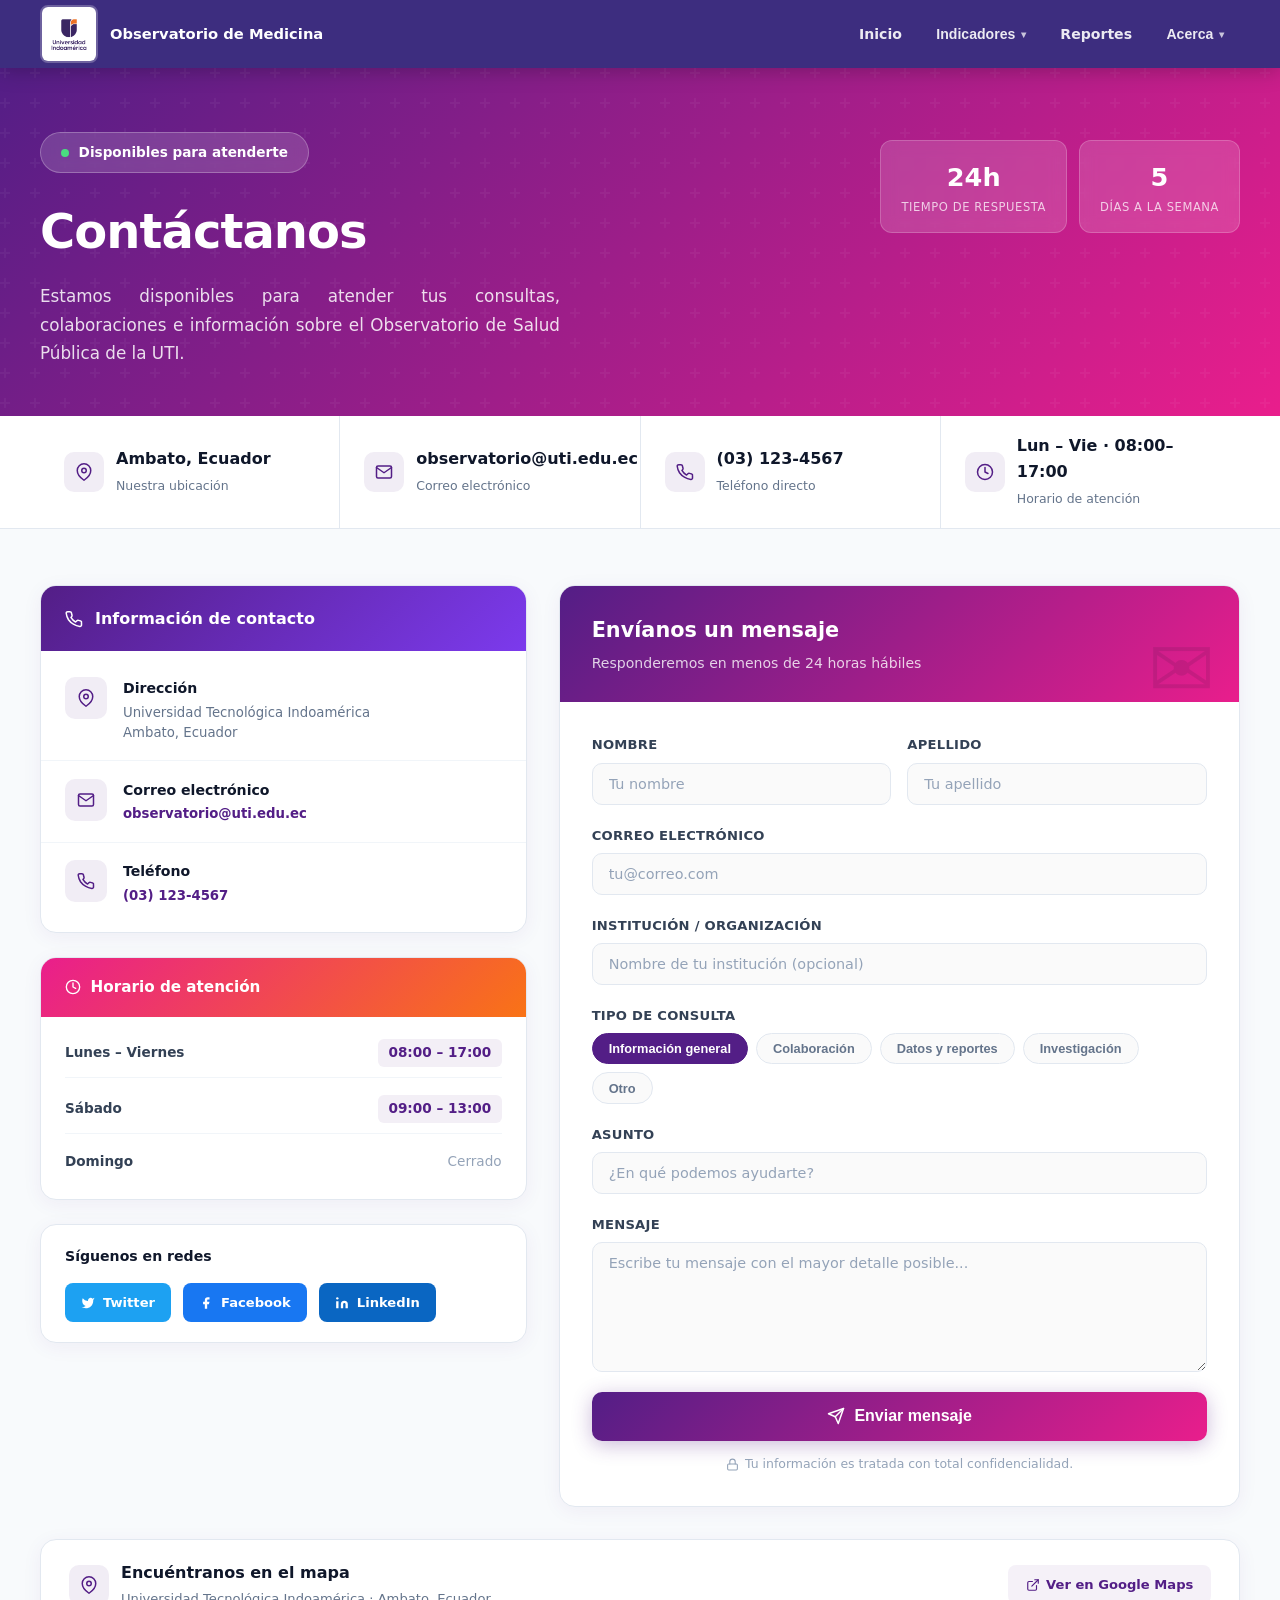
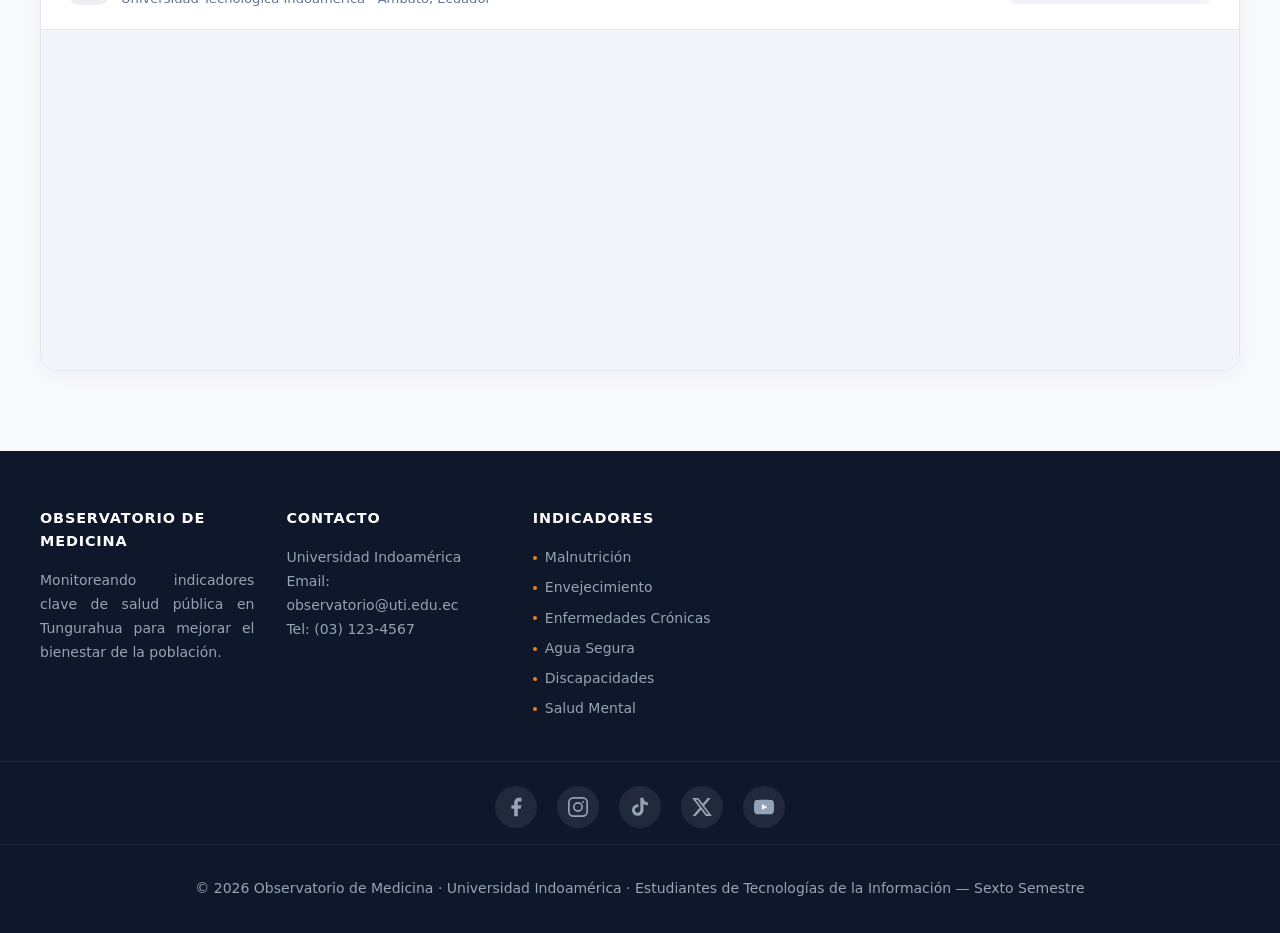
==== commit 19ec5ee1: "cambio de estilo en interfaz contacto" ====
--- a/pages/contacto.html
+++ b/pages/contacto.html
@@ -5,121 +5,648 @@
   <meta name="viewport" content="width=device-width, initial-scale=1.0" />
   <title>Contacto - Observatorio de Medicina UTI</title>
   <link rel="stylesheet" href="../assets/css/style.css" />
+  <style>
+    /* ══════════════════════════════════════
+       HERO CONTACTO
+    ══════════════════════════════════════ */
+    .contacto-hero {
+      background: linear-gradient(135deg, #531E86 0%, #e91e8c 100%);
+      padding: 4rem 0 3rem;
+      position: relative;
+      overflow: hidden;
+    }
+    .contacto-hero::before {
+      content: '';
+      position: absolute;
+      inset: 0;
+      background: url("data:image/svg+xml,%3Csvg width='60' height='60' viewBox='0 0 60 60' xmlns='http://www.w3.org/2000/svg'%3E%3Cg fill='none' fill-rule='evenodd'%3E%3Cg fill='%23ffffff' fill-opacity='0.04'%3E%3Cpath d='M36 34v-4h-2v4h-4v2h4v4h2v-4h4v-2h-4zm0-30V0h-2v4h-4v2h4v4h2V6h4V4h-4zM6 34v-4H4v4H0v2h4v4h2v-4h4v-2H6zM6 4V0H4v4H0v2h4v4h2V6h4V4H6z'/%3E%3C/g%3E%3C/g%3E%3C/svg%3E");
+    }
+    .contacto-hero-inner {
+      position: relative;
+      z-index: 1;
+      display: flex;
+      align-items: center;
+      justify-content: space-between;
+      gap: 2rem;
+      flex-wrap: wrap;
+    }
+    .contacto-hero-text h1 {
+      font-size: clamp(2rem, 4vw, 3rem);
+      font-weight: 800;
+      color: #fff;
+      margin-bottom: 0.75rem;
+      letter-spacing: -0.02em;
+    }
+    .contacto-hero-text p {
+      color: rgba(255,255,255,0.85);
+      font-size: 1.05rem;
+      max-width: 520px;
+      line-height: 1.7;
+    }
+    .contacto-hero-badge {
+      display: flex;
+      align-items: center;
+      gap: 0.6rem;
+      background: rgba(255,255,255,0.15);
+      backdrop-filter: blur(8px);
+      border: 1px solid rgba(255,255,255,0.25);
+      border-radius: 999px;
+      padding: 0.55rem 1.25rem;
+      color: #fff;
+      font-size: 0.85rem;
+      font-weight: 600;
+      margin-bottom: 1.25rem;
+      width: fit-content;
+    }
+    .contacto-hero-badge span { width: 8px; height: 8px; border-radius: 50%; background: #4ade80; display: inline-block; }
+    /* ══════════════════════════════════════
+       QUICK STATS BAR
+    ══════════════════════════════════════ */
+    .contacto-stats-bar {
+      background: #fff;
+      border-bottom: 1px solid #e2e8f0;
+      box-shadow: 0 2px 12px rgba(83,30,134,0.07);
+    }
+    .contacto-stats-inner {
+      display: flex;
+      align-items: stretch;
+      flex-wrap: wrap;
+    }
+    .contacto-stat {
+      flex: 1;
+      min-width: 160px;
+      display: flex;
+      align-items: center;
+      gap: 0.75rem;
+      padding: 1.1rem 1.5rem;
+      border-right: 1px solid #e2e8f0;
+    }
+    .contacto-stat:last-child { border-right: none; }
+    .contacto-stat-icon {
+      width: 40px; height: 40px;
+      border-radius: 10px;
+      background: rgba(83,30,134,0.08);
+      display: grid;
+      place-items: center;
+      flex-shrink: 0;
+    }
+    .contacto-stat strong { display: block; font-size: 1rem; font-weight: 700; color: #0f172a; }
+    .contacto-stat span { font-size: 0.78rem; color: #64748b; }
+
+    /* ══════════════════════════════════════
+       LAYOUT PRINCIPAL
+    ══════════════════════════════════════ */
+    .contacto-body { padding: 3.5rem 0 5rem; background: #f8fafc; }
+    .contacto-grid {
+      display: grid;
+      grid-template-columns: 1fr 1.4fr;
+      gap: 2rem;
+      align-items: start;
+    }
+    @media (max-width: 900px) { .contacto-grid { grid-template-columns: 1fr; } }
+
+    /* ══════════════════════════════════════
+       COLUMNA IZQUIERDA
+    ══════════════════════════════════════ */
+    .contacto-left { display: flex; flex-direction: column; gap: 1.5rem; }
+
+    .contacto-info-block {
+      background: #fff;
+      border-radius: 16px;
+      border: 1px solid #e2e8f0;
+      box-shadow: 0 4px 20px rgba(83,30,134,0.06);
+      overflow: hidden;
+    }
+    .contacto-info-block-header {
+      background: linear-gradient(135deg, #531E86, #7c3aed);
+      padding: 1.25rem 1.5rem;
+      display: flex;
+      align-items: center;
+      gap: 0.75rem;
+    }
+    .contacto-info-block-header h3 {
+      color: #fff;
+      font-size: 1rem;
+      font-weight: 700;
+      margin: 0;
+    }
+    .contacto-info-items { padding: 0.5rem 0; }
+    .contacto-info-item {
+      display: flex;
+      align-items: flex-start;
+      gap: 1rem;
+      padding: 1.1rem 1.5rem;
+      border-bottom: 1px solid #f1f5f9;
+      transition: background 0.15s;
+    }
+    .contacto-info-item:last-child { border-bottom: none; }
+    .contacto-info-item:hover { background: #faf5ff; }
+    .c-icon {
+      width: 42px; height: 42px;
+      border-radius: 10px;
+      background: rgba(83,30,134,0.08);
+      display: grid;
+      place-items: center;
+      flex-shrink: 0;
+      transition: background 0.15s;
+    }
+    .contacto-info-item:hover .c-icon { background: rgba(83,30,134,0.15); }
+    .c-info strong { display: block; font-size: 0.88rem; font-weight: 700; color: #0f172a; margin-bottom: 0.2rem; }
+    .c-info p { font-size: 0.83rem; color: #64748b; margin: 0; line-height: 1.5; }
+    .c-info a { color: #531E86; font-weight: 600; text-decoration: none; }
+    .c-info a:hover { text-decoration: underline; }
+
+    /* Horario card */
+    .horario-card {
+      background: #fff;
+      border-radius: 16px;
+      border: 1px solid #e2e8f0;
+      box-shadow: 0 4px 20px rgba(83,30,134,0.06);
+      overflow: hidden;
+    }
+    .horario-card-header {
+      background: linear-gradient(135deg, #e91e8c, #f97316);
+      padding: 1.1rem 1.5rem;
+      display: flex;
+      align-items: center;
+      gap: 0.6rem;
+    }
+    .horario-card-header h3 { color: #fff; font-size: 0.95rem; font-weight: 700; margin: 0; }
+    .horario-rows { padding: 0.75rem 1.5rem 1rem; display: flex; flex-direction: column; gap: 0.5rem; }
+    .horario-row {
+      display: flex;
+      justify-content: space-between;
+      align-items: center;
+      padding: 0.6rem 0;
+      border-bottom: 1px solid #f1f5f9;
+      font-size: 0.85rem;
+    }
+    .horario-row:last-child { border-bottom: none; }
+    .horario-row .dia { color: #334155; font-weight: 600; }
+    .horario-row .hora { color: #531E86; font-weight: 700; background: rgba(83,30,134,0.07); padding: 0.2rem 0.65rem; border-radius: 6px; }
+    .horario-row .cerrado { color: #94a3b8; font-weight: 500; }
+
+    /* Redes */
+    .redes-card {
+      background: #fff;
+      border-radius: 16px;
+      border: 1px solid #e2e8f0;
+      box-shadow: 0 4px 20px rgba(83,30,134,0.06);
+      padding: 1.25rem 1.5rem;
+    }
+    .redes-card h4 { font-size: 0.88rem; font-weight: 700; color: #0f172a; margin-bottom: 1rem; }
+    .redes-btns { display: flex; gap: 0.75rem; flex-wrap: wrap; }
+    .red-btn {
+      display: flex;
+      align-items: center;
+      gap: 0.5rem;
+      padding: 0.55rem 1rem;
+      border-radius: 8px;
+      font-size: 0.82rem;
+      font-weight: 600;
+      text-decoration: none;
+      transition: transform 0.15s, box-shadow 0.15s;
+    }
+    .red-btn:hover { transform: translateY(-2px); box-shadow: 0 4px 12px rgba(0,0,0,0.15); }
+    .red-btn.tw { background: #1da1f2; color: #fff; }
+    .red-btn.fb { background: #1877f2; color: #fff; }
+    .red-btn.li { background: #0a66c2; color: #fff; }
+
+    /* ══════════════════════════════════════
+       FORMULARIO (columna derecha)
+    ══════════════════════════════════════ */
+    .contacto-form-wrap {
+      background: #fff;
+      border-radius: 16px;
+      border: 1px solid #e2e8f0;
+      box-shadow: 0 4px 20px rgba(83,30,134,0.06);
+      overflow: hidden;
+    }
+    .form-wrap-header {
+      background: linear-gradient(135deg, #531E86 0%, #e91e8c 100%);
+      padding: 1.75rem 2rem;
+      position: relative;
+      overflow: hidden;
+    }
+    .form-wrap-header::after {
+      content: '✉';
+      position: absolute;
+      right: 1.5rem;
+      bottom: -0.5rem;
+      font-size: 5rem;
+      opacity: 0.1;
+      line-height: 1;
+    }
+    .form-wrap-header h3 { color: #fff; font-size: 1.3rem; font-weight: 800; margin: 0 0 0.3rem; }
+    .form-wrap-header p { color: rgba(255,255,255,0.8); font-size: 0.88rem; margin: 0; }
+
+    .form-body { padding: 2rem; }
+    .form-row { display: grid; grid-template-columns: 1fr 1fr; gap: 1rem; }
+    @media (max-width: 600px) { .form-row { grid-template-columns: 1fr; } }
+
+    .fg { display: flex; flex-direction: column; gap: 0.45rem; margin-bottom: 1.25rem; }
+    .fg label {
+      font-size: 0.82rem;
+      font-weight: 700;
+      color: #334155;
+      letter-spacing: 0.02em;
+      text-transform: uppercase;
+    }
+    .fg input, .fg textarea, .fg select {
+      width: 100%;
+      padding: 0.75rem 1rem;
+      border: 1.5px solid #e2e8f0;
+      border-radius: 10px;
+      font-size: 0.9rem;
+      color: #0f172a;
+      background: #fafafa;
+      transition: border-color 0.2s, box-shadow 0.2s, background 0.2s;
+      font-family: inherit;
+      outline: none;
+    }
+    .fg input:focus, .fg textarea:focus, .fg select:focus {
+      border-color: #531E86;
+      background: #fff;
+      box-shadow: 0 0 0 3px rgba(83,30,134,0.1);
+    }
+    .fg input::placeholder, .fg textarea::placeholder { color: #94a3b8; }
+    .fg textarea { resize: vertical; min-height: 130px; }
+
+    .tipo-chips { display: flex; flex-wrap: wrap; gap: 0.5rem; }
+    .tipo-chip {
+      padding: 0.45rem 1rem;
+      border-radius: 999px;
+      border: 1.5px solid #e2e8f0;
+      background: #fafafa;
+      color: #64748b;
+      font-size: 0.8rem;
+      font-weight: 600;
+      cursor: pointer;
+      transition: all 0.15s;
+    }
+    .tipo-chip:hover, .tipo-chip.sel {
+      background: #531E86;
+      border-color: #531E86;
+      color: #fff;
+    }
+
+    .form-submit-btn {
+      width: 100%;
+      padding: 0.95rem;
+      background: linear-gradient(135deg, #531E86, #e91e8c);
+      color: #fff;
+      border: none;
+      border-radius: 10px;
+      font-size: 1rem;
+      font-weight: 700;
+      cursor: pointer;
+      display: flex;
+      align-items: center;
+      justify-content: center;
+      gap: 0.6rem;
+      transition: opacity 0.2s, transform 0.15s, box-shadow 0.15s;
+      box-shadow: 0 4px 20px rgba(83,30,134,0.3);
+      margin-top: 0.5rem;
+    }
+    .form-submit-btn:hover { opacity: 0.92; transform: translateY(-1px); box-shadow: 0 6px 24px rgba(83,30,134,0.4); }
+    .form-submit-btn:active { transform: translateY(0); }
+
+    .form-privacy {
+      margin-top: 0.85rem;
+      font-size: 0.78rem;
+      color: #94a3b8;
+      text-align: center;
+      display: flex;
+      align-items: center;
+      justify-content: center;
+      gap: 0.4rem;
+    }
+
+    .form-success {
+      display: none;
+      margin-top: 1rem;
+      padding: 1rem 1.25rem;
+      background: #f0fdf4;
+      border: 1px solid #86efac;
+      border-radius: 10px;
+      color: #166534;
+      font-size: 0.9rem;
+      font-weight: 600;
+      align-items: center;
+      gap: 0.5rem;
+    }
+    .form-success.show { display: flex; }
+
+    /* ══════════════════════════════════════
+       MAPA
+    ══════════════════════════════════════ */
+    .contacto-mapa-section {
+      margin-top: 2rem;
+      background: #fff;
+      border-radius: 16px;
+      border: 1px solid #e2e8f0;
+      box-shadow: 0 4px 20px rgba(83,30,134,0.06);
+      overflow: hidden;
+    }
+    .mapa-section-header {
+      display: flex;
+      align-items: center;
+      justify-content: space-between;
+      flex-wrap: wrap;
+      gap: 1rem;
+      padding: 1.25rem 1.75rem;
+      border-bottom: 1px solid #e2e8f0;
+    }
+    .mapa-section-header-left {
+      display: flex;
+      align-items: center;
+      gap: 0.75rem;
+    }
+    .mapa-icon-wrap {
+      width: 40px; height: 40px;
+      border-radius: 10px;
+      background: rgba(83,30,134,0.08);
+      display: grid;
+      place-items: center;
+    }
+    .mapa-section-header h4 { font-size: 1rem; font-weight: 700; color: #0f172a; margin: 0 0 0.15rem; }
+    .mapa-section-header p { font-size: 0.82rem; color: #64748b; margin: 0; }
+    .mapa-ext-link {
+      display: inline-flex;
+      align-items: center;
+      gap: 0.4rem;
+      padding: 0.55rem 1.1rem;
+      background: rgba(83,30,134,0.06);
+      color: #531E86;
+      font-size: 0.82rem;
+      font-weight: 700;
+      border-radius: 8px;
+      text-decoration: none;
+      transition: background 0.15s;
+    }
+    .mapa-ext-link:hover { background: rgba(83,30,134,0.12); }
+    .contacto-mapa-frame {
+      height: 340px;
+      position: relative;
+    }
+    .contacto-mapa-frame iframe {
+      width: 100%; height: 100%; border: 0; display: block;
+    }
+  </style>
 </head>
 <body>
   <div id="site-header"></div>
-
-  <main class="page-shell">
-    <div class="container contacto-page">
-
-      <!-- Encabezado -->
-      <div class="contacto-encabezado">
-        <h1>Contacto</h1>
-        <p>Estamos disponibles para atender tus consultas, colaboraciones e información sobre el Observatorio de Salud Pública de la UTI.</p>
+  <main>
+
+    <!-- HERO -->
+    <section class="contacto-hero">
+      <div class="container contacto-hero-inner">
+        <div class="contacto-hero-text">
+          <div class="contacto-hero-badge">
+            <span></span> Disponibles para atenderte
+          </div>
+          <h1>Contáctanos</h1>
+          <p>Estamos disponibles para atender tus consultas, colaboraciones e información sobre el Observatorio de Salud Pública de la UTI.</p>
+        </div>
+        <div style="display:flex;flex-wrap:wrap;gap:0.75rem;align-self:flex-start;padding-top:0.5rem;">
+          <div style="background:rgba(255,255,255,0.15);backdrop-filter:blur(8px);border:1px solid rgba(255,255,255,0.2);border-radius:12px;padding:1rem 1.25rem;text-align:center;min-width:120px;">
+            <div style="font-size:1.6rem;font-weight:800;color:#fff;">24h</div>
+            <div style="font-size:0.72rem;color:rgba(255,255,255,0.75);text-transform:uppercase;letter-spacing:0.05em;">Tiempo de respuesta</div>
+          </div>
+          <div style="background:rgba(255,255,255,0.15);backdrop-filter:blur(8px);border:1px solid rgba(255,255,255,0.2);border-radius:12px;padding:1rem 1.25rem;text-align:center;min-width:120px;">
+            <div style="font-size:1.6rem;font-weight:800;color:#fff;">5</div>
+            <div style="font-size:0.72rem;color:rgba(255,255,255,0.75);text-transform:uppercase;letter-spacing:0.05em;">Días a la semana</div>
+          </div>
+        </div>
       </div>
-
-      <!-- Grid principal: info + formulario -->
-      <div class="contacto-main-grid">
-
-        <!-- Info -->
-        <div class="contacto-info-col">
-          <div class="contacto-info-card">
-            <div class="ab-contacto-item">
-              <div class="ab-contacto-icon">
-                <svg width="20" height="20" viewBox="0 0 24 24" fill="none" stroke="#531E86" stroke-width="2" stroke-linecap="round" stroke-linejoin="round"><path d="M21 10c0 7-9 13-9 13s-9-6-9-13a9 9 0 0 1 18 0z"/><circle cx="12" cy="10" r="3"/></svg>
+    </section>
+
+    <!-- STATS BAR -->
+    <div class="contacto-stats-bar">
+      <div class="container contacto-stats-inner">
+        <div class="contacto-stat">
+          <div class="contacto-stat-icon">
+            <svg width="18" height="18" viewBox="0 0 24 24" fill="none" stroke="#531E86" stroke-width="2" stroke-linecap="round" stroke-linejoin="round"><path d="M21 10c0 7-9 13-9 13s-9-6-9-13a9 9 0 0 1 18 0z"/><circle cx="12" cy="10" r="3"/></svg>
+          </div>
+          <div><strong>Ambato, Ecuador</strong><span>Nuestra ubicación</span></div>
+        </div>
+        <div class="contacto-stat">
+          <div class="contacto-stat-icon">
+            <svg width="18" height="18" viewBox="0 0 24 24" fill="none" stroke="#531E86" stroke-width="2" stroke-linecap="round" stroke-linejoin="round"><path d="M4 4h16c1.1 0 2 .9 2 2v12c0 1.1-.9 2-2 2H4c-1.1 0-2-.9-2-2V6c0-1.1.9-2 2-2z"/><polyline points="22,6 12,13 2,6"/></svg>
+          </div>
+          <div><strong>observatorio@uti.edu.ec</strong><span>Correo electrónico</span></div>
+        </div>
+        <div class="contacto-stat">
+          <div class="contacto-stat-icon">
+            <svg width="18" height="18" viewBox="0 0 24 24" fill="none" stroke="#531E86" stroke-width="2" stroke-linecap="round" stroke-linejoin="round"><path d="M22 16.92v3a2 2 0 0 1-2.18 2 19.79 19.79 0 0 1-8.63-3.07A19.5 19.5 0 0 1 4.69 13a19.79 19.79 0 0 1-3.07-8.67A2 2 0 0 1 3.6 2.18h3a2 2 0 0 1 2 1.72c.127.96.361 1.903.7 2.81a2 2 0 0 1-.45 2.11L7.91 9.91a16 16 0 0 0 6.18 6.18l1.79-1.79a2 2 0 0 1 2.11-.45c.907.339 1.85.573 2.81.7A2 2 0 0 1 22 16.92z"/></svg>
+          </div>
+          <div><strong>(03) 123-4567</strong><span>Teléfono directo</span></div>
+        </div>
+        <div class="contacto-stat">
+          <div class="contacto-stat-icon">
+            <svg width="18" height="18" viewBox="0 0 24 24" fill="none" stroke="#531E86" stroke-width="2" stroke-linecap="round" stroke-linejoin="round"><circle cx="12" cy="12" r="10"/><polyline points="12 6 12 12 16 14"/></svg>
+          </div>
+          <div><strong>Lun – Vie · 08:00–17:00</strong><span>Horario de atención</span></div>
+        </div>
+      </div>
+    </div>
+
+    <!-- BODY GRID -->
+    <section class="contacto-body">
+      <div class="container">
+        <div class="contacto-grid">
+
+          <!-- COLUMNA IZQUIERDA -->
+          <div class="contacto-left">
+
+            <!-- Info de contacto -->
+            <div class="contacto-info-block">
+              <div class="contacto-info-block-header">
+                <svg width="18" height="18" viewBox="0 0 24 24" fill="none" stroke="#fff" stroke-width="2" stroke-linecap="round" stroke-linejoin="round"><path d="M22 16.92v3a2 2 0 0 1-2.18 2 19.79 19.79 0 0 1-8.63-3.07A19.5 19.5 0 0 1 4.69 13a19.79 19.79 0 0 1-3.07-8.67A2 2 0 0 1 3.6 2.18h3a2 2 0 0 1 2 1.72c.127.96.361 1.903.7 2.81a2 2 0 0 1-.45 2.11L7.91 9.91a16 16 0 0 0 6.18 6.18l1.79-1.79a2 2 0 0 1 2.11-.45c.907.339 1.85.573 2.81.7A2 2 0 0 1 22 16.92z"/></svg>
+                <h3>Información de contacto</h3>
+              </div>
+              <div class="contacto-info-items">
+                <div class="contacto-info-item">
+                  <div class="c-icon">
+                    <svg width="18" height="18" viewBox="0 0 24 24" fill="none" stroke="#531E86" stroke-width="2" stroke-linecap="round" stroke-linejoin="round"><path d="M21 10c0 7-9 13-9 13s-9-6-9-13a9 9 0 0 1 18 0z"/><circle cx="12" cy="10" r="3"/></svg>
+                  </div>
+                  <div class="c-info">
+                    <strong>Dirección</strong>
+                    <p>Universidad Tecnológica Indoamérica<br>Ambato, Ecuador</p>
+                  </div>
+                </div>
+                <div class="contacto-info-item">
+                  <div class="c-icon">
+                    <svg width="18" height="18" viewBox="0 0 24 24" fill="none" stroke="#531E86" stroke-width="2" stroke-linecap="round" stroke-linejoin="round"><path d="M4 4h16c1.1 0 2 .9 2 2v12c0 1.1-.9 2-2 2H4c-1.1 0-2-.9-2-2V6c0-1.1.9-2 2-2z"/><polyline points="22,6 12,13 2,6"/></svg>
+                  </div>
+                  <div class="c-info">
+                    <strong>Correo electrónico</strong>
+                    <p><a href="mailto:observatorio@uti.edu.ec">observatorio@uti.edu.ec</a></p>
+                  </div>
+                </div>
+                <div class="contacto-info-item">
+                  <div class="c-icon">
+                    <svg width="18" height="18" viewBox="0 0 24 24" fill="none" stroke="#531E86" stroke-width="2" stroke-linecap="round" stroke-linejoin="round"><path d="M22 16.92v3a2 2 0 0 1-2.18 2 19.79 19.79 0 0 1-8.63-3.07A19.5 19.5 0 0 1 4.69 13a19.79 19.79 0 0 1-3.07-8.67A2 2 0 0 1 3.6 2.18h3a2 2 0 0 1 2 1.72c.127.96.361 1.903.7 2.81a2 2 0 0 1-.45 2.11L7.91 9.91a16 16 0 0 0 6.18 6.18l1.79-1.79a2 2 0 0 1 2.11-.45c.907.339 1.85.573 2.81.7A2 2 0 0 1 22 16.92z"/></svg>
+                  </div>
+                  <div class="c-info">
+                    <strong>Teléfono</strong>
+                    <p><a href="tel:+593312345678">(03) 123-4567</a></p>
+                  </div>
+                </div>
+              </div>
+            </div>
+
+            <!-- Horario -->
+            <div class="horario-card">
+              <div class="horario-card-header">
+                <svg width="16" height="16" viewBox="0 0 24 24" fill="none" stroke="#fff" stroke-width="2" stroke-linecap="round" stroke-linejoin="round"><circle cx="12" cy="12" r="10"/><polyline points="12 6 12 12 16 14"/></svg>
+                <h3>Horario de atención</h3>
+              </div>
+              <div class="horario-rows">
+                <div class="horario-row"><span class="dia">Lunes – Viernes</span><span class="hora">08:00 – 17:00</span></div>
+                <div class="horario-row"><span class="dia">Sábado</span><span class="hora">09:00 – 13:00</span></div>
+                <div class="horario-row"><span class="dia">Domingo</span><span class="cerrado">Cerrado</span></div>
+              </div>
+            </div>
+
+            <!-- Redes sociales -->
+            <div class="redes-card">
+              <h4>Síguenos en redes</h4>
+              <div class="redes-btns">
+                <a href="#" class="red-btn tw">
+                  <svg width="14" height="14" viewBox="0 0 24 24" fill="currentColor"><path d="M23 3a10.9 10.9 0 0 1-3.14 1.53 4.48 4.48 0 0 0-7.86 3v1A10.66 10.66 0 0 1 3 4s-4 9 5 13a11.64 11.64 0 0 1-7 2c9 5 20 0 20-11.5a4.5 4.5 0 0 0-.08-.83A7.72 7.72 0 0 0 23 3z"/></svg>
+                  Twitter
+                </a>
+                <a href="#" class="red-btn fb">
+                  <svg width="14" height="14" viewBox="0 0 24 24" fill="currentColor"><path d="M18 2h-3a5 5 0 0 0-5 5v3H7v4h3v8h4v-8h3l1-4h-4V7a1 1 0 0 1 1-1h3z"/></svg>
+                  Facebook
+                </a>
+                <a href="#" class="red-btn li">
+                  <svg width="14" height="14" viewBox="0 0 24 24" fill="currentColor"><path d="M16 8a6 6 0 0 1 6 6v7h-4v-7a2 2 0 0 0-2-2 2 2 0 0 0-2 2v7h-4v-7a6 6 0 0 1 6-6zM2 9h4v12H2z"/><circle cx="4" cy="4" r="2"/></svg>
+                  LinkedIn
+                </a>
+              </div>
+            </div>
+
+          </div><!-- fin columna izquierda -->
+
+          <!-- COLUMNA DERECHA: FORMULARIO -->
+          <div class="contacto-form-wrap">
+            <div class="form-wrap-header">
+              <h3>Envíanos un mensaje</h3>
+              <p>Responderemos en menos de 24 horas hábiles</p>
+            </div>
+            <div class="form-body">
+              <form id="contacto-form" onsubmit="enviarForm(event)">
+
+                <div class="form-row">
+                  <div class="fg">
+                    <label for="nombre">Nombre</label>
+                    <input type="text" id="nombre" placeholder="Tu nombre" required />
+                  </div>
+                  <div class="fg">
+                    <label for="apellido">Apellido</label>
+                    <input type="text" id="apellido" placeholder="Tu apellido" />
+                  </div>
+                </div>
+
+                <div class="fg">
+                  <label for="email">Correo electrónico</label>
+                  <input type="email" id="email" placeholder="tu@correo.com" required />
+                </div>
+
+                <div class="fg">
+                  <label for="institucion">Institución / Organización</label>
+                  <input type="text" id="institucion" placeholder="Nombre de tu institución (opcional)" />
+                </div>
+
+                <div class="fg">
+                  <label>Tipo de consulta</label>
+                  <div class="tipo-chips" id="tipo-chips">
+                    <button type="button" class="tipo-chip sel" onclick="selChip(this)">Información general</button>
+                    <button type="button" class="tipo-chip" onclick="selChip(this)">Colaboración</button>
+                    <button type="button" class="tipo-chip" onclick="selChip(this)">Datos y reportes</button>
+                    <button type="button" class="tipo-chip" onclick="selChip(this)">Investigación</button>
+                    <button type="button" class="tipo-chip" onclick="selChip(this)">Otro</button>
+                  </div>
+                </div>
+
+                <div class="fg">
+                  <label for="asunto">Asunto</label>
+                  <input type="text" id="asunto" placeholder="¿En qué podemos ayudarte?" required />
+                </div>
+
+                <div class="fg">
+                  <label for="mensaje">Mensaje</label>
+                  <textarea id="mensaje" placeholder="Escribe tu mensaje con el mayor detalle posible..." required></textarea>
+                </div>
+
+                <button type="submit" class="form-submit-btn">
+                  <svg width="18" height="18" viewBox="0 0 24 24" fill="none" stroke="currentColor" stroke-width="2" stroke-linecap="round" stroke-linejoin="round"><line x1="22" y1="2" x2="11" y2="13"/><polygon points="22 2 15 22 11 13 2 9 22 2"/></svg>
+                  Enviar mensaje
+                </button>
+
+                <p class="form-privacy">
+                  <svg width="13" height="13" viewBox="0 0 24 24" fill="none" stroke="currentColor" stroke-width="2" stroke-linecap="round" stroke-linejoin="round"><rect x="3" y="11" width="18" height="11" rx="2" ry="2"/><path d="M7 11V7a5 5 0 0 1 10 0v4"/></svg>
+                  Tu información es tratada con total confidencialidad.
+                </p>
+
+                <div class="form-success" id="form-ok">
+                  <svg width="18" height="18" viewBox="0 0 24 24" fill="none" stroke="#166534" stroke-width="2.5" stroke-linecap="round" stroke-linejoin="round"><polyline points="20 6 9 17 4 12"/></svg>
+                  Mensaje enviado correctamente. Te contactaremos pronto.
+                </div>
+
+              </form>
+            </div>
+          </div><!-- fin formulario -->
+
+        </div><!-- fin grid -->
+
+        <!-- MAPA -->
+        <div class="contacto-mapa-section">
+          <div class="mapa-section-header">
+            <div class="mapa-section-header-left">
+              <div class="mapa-icon-wrap">
+                <svg width="18" height="18" viewBox="0 0 24 24" fill="none" stroke="#531E86" stroke-width="2" stroke-linecap="round" stroke-linejoin="round"><path d="M21 10c0 7-9 13-9 13s-9-6-9-13a9 9 0 0 1 18 0z"/><circle cx="12" cy="10" r="3"/></svg>
               </div>
               <div>
-                <strong>Dirección</strong>
-                <p>Universidad Tecnológica Indoamérica<br>Ambato, Ecuador</p>
+                <h4>Encuéntranos en el mapa</h4>
+                <p>Universidad Tecnológica Indoamérica · Ambato, Ecuador</p>
               </div>
             </div>
-            <div class="ab-contacto-item">
-              <div class="ab-contacto-icon">
-                <svg width="20" height="20" viewBox="0 0 24 24" fill="none" stroke="#531E86" stroke-width="2" stroke-linecap="round" stroke-linejoin="round"><path d="M4 4h16c1.1 0 2 .9 2 2v12c0 1.1-.9 2-2 2H4c-1.1 0-2-.9-2-2V6c0-1.1.9-2 2-2z"/><polyline points="22,6 12,13 2,6"/></svg>
-              </div>
-              <div>
-                <strong>Correo electrónico</strong>
-                <p>observatorio@uti.edu.ec</p>
-              </div>
-            </div>
-            <div class="ab-contacto-item">
-              <div class="ab-contacto-icon">
-                <svg width="20" height="20" viewBox="0 0 24 24" fill="none" stroke="#531E86" stroke-width="2" stroke-linecap="round" stroke-linejoin="round"><path d="M22 16.92v3a2 2 0 0 1-2.18 2 19.79 19.79 0 0 1-8.63-3.07A19.5 19.5 0 0 1 4.69 13a19.79 19.79 0 0 1-3.07-8.67A2 2 0 0 1 3.6 2.18h3a2 2 0 0 1 2 1.72c.127.96.361 1.903.7 2.81a2 2 0 0 1-.45 2.11L7.91 9.91a16 16 0 0 0 6.18 6.18l1.79-1.79a2 2 0 0 1 2.11-.45c.907.339 1.85.573 2.81.7A2 2 0 0 1 22 16.92z"/></svg>
-              </div>
-              <div>
-                <strong>Teléfono</strong>
-                <p>(03) 123-4567</p>
-              </div>
-            </div>
-            <div class="ab-contacto-item">
-              <div class="ab-contacto-icon">
-                <svg width="20" height="20" viewBox="0 0 24 24" fill="none" stroke="#531E86" stroke-width="2" stroke-linecap="round" stroke-linejoin="round"><circle cx="12" cy="12" r="10"/><polyline points="12 6 12 12 16 14"/></svg>
-              </div>
-              <div>
-                <strong>Horario de atención</strong>
-                <p>Lunes a Viernes<br>08:00 – 17:00</p>
-              </div>
-            </div>
+            <a href="https://maps.google.com/?q=Universidad+Indoamerica+Ambato+Ecuador" target="_blank" rel="noopener" class="mapa-ext-link">
+              <svg width="14" height="14" viewBox="0 0 24 24" fill="none" stroke="currentColor" stroke-width="2" stroke-linecap="round" stroke-linejoin="round"><path d="M18 13v6a2 2 0 0 1-2 2H5a2 2 0 0 1-2-2V8a2 2 0 0 1 2-2h6"/><polyline points="15 3 21 3 21 9"/><line x1="10" y1="14" x2="21" y2="3"/></svg>
+              Ver en Google Maps
+            </a>
+          </div>
+          <div class="contacto-mapa-frame">
+            <iframe
+              title="Ubicación Universidad Indoamérica Ambato"
+              src="https://maps.google.com/maps?q=Universidad+Indoamerica+Ambato+Ecuador&t=k&z=17&ie=UTF8&iwloc=&output=embed"
+              width="100%" height="100%" style="border:0;" allowfullscreen="" loading="lazy"
+              referrerpolicy="no-referrer-when-downgrade">
+            </iframe>
           </div>
         </div>
 
-        <!-- Formulario -->
-        <form class="ab-form contacto-form-card" onsubmit="enviarForm(event)">
-          <h3>Envíanos un mensaje</h3>
-          <div class="form-group">
-            <label for="nombre">Nombre completo</label>
-            <input type="text" id="nombre" placeholder="Tu nombre" required />
-          </div>
-          <div class="form-group">
-            <label for="email">Correo electrónico</label>
-            <input type="email" id="email" placeholder="tu@correo.com" required />
-          </div>
-          <div class="form-group">
-            <label for="asunto">Asunto</label>
-            <input type="text" id="asunto" placeholder="¿En qué podemos ayudarte?" required />
-          </div>
-          <div class="form-group">
-            <label for="mensaje">Mensaje</label>
-            <textarea id="mensaje" rows="5" placeholder="Escribe tu mensaje aquí..." required></textarea>
-          </div>
-          <button type="submit" class="form-submit">Enviar mensaje</button>
-          <p class="form-ok" id="form-ok" style="display:none">✅ Mensaje enviado. Te contactaremos pronto.</p>
-        </form>
-
       </div>
-
-      <!-- Mapa -->
-      <div class="contacto-mapa">
-        <div class="contacto-mapa-header">
-          <svg width="20" height="20" viewBox="0 0 24 24" fill="none" stroke="#531E86" stroke-width="2" stroke-linecap="round" stroke-linejoin="round"><path d="M21 10c0 7-9 13-9 13s-9-6-9-13a9 9 0 0 1 18 0z"/><circle cx="12" cy="10" r="3"/></svg>
-          <span>Universidad Tecnológica Indoamérica · Ambato, Ecuador</span>
-          <a href="https://maps.google.com/?q=P9J6%2B8F+Ambato" target="_blank" rel="noopener" class="mapa-link">Ver en Google Maps →</a>
-        </div>
-        <div class="contacto-mapa-frame">
-          <iframe
-            title="Ubicación Universidad Indoamérica Ambato"
-            src="https://maps.google.com/maps?q=Universidad+Indoamerica+Ambato+Ecuador&t=k&z=17&ie=UTF8&iwloc=&output=embed"
-            width="100%"
-            height="100%"
-            style="border:0;"
-            allowfullscreen=""
-            loading="lazy"
-            referrerpolicy="no-referrer-when-downgrade">
-          </iframe>
-        </div>
-      </div>
-
-    </div>
+    </section>
+
   </main>
-
   <div id="site-footer"></div>
   <script src="../assets/js/main.js"></script>
   <script>
+    function selChip(el) {
+      document.querySelectorAll('.tipo-chip').forEach(c => c.classList.remove('sel'));
+      el.classList.add('sel');
+    }
     function enviarForm(e) {
       e.preventDefault();
-      document.getElementById('form-ok').style.display = 'block';
+      const ok = document.getElementById('form-ok');
+      ok.classList.add('show');
       e.target.reset();
-      setTimeout(() => { document.getElementById('form-ok').style.display = 'none'; }, 5000);
+      document.querySelectorAll('.tipo-chip').forEach((c, i) => c.classList.toggle('sel', i === 0));
+      setTimeout(() => ok.classList.remove('show'), 6000);
     }
   </script>
 </body>
--- a/assets/css/style.css
+++ b/assets/css/style.css
@@ -4,9 +4,9 @@
 *, *::before, *::after { box-sizing: border-box; margin: 0; padding: 0; }
 
 :root {
-  --purple: #531E86;
-  --purple-dark: #3a1560;
-  --orange: #F57021;
+  --purple: #3d2d7f;
+  --purple-dark: #2b1f5c;
+  --orange: #e8841a;
   --white: #ffffff;
   --gray-50: #f8fafc;
   --gray-100: #f1f5f9;
@@ -50,7 +50,7 @@
   position: sticky;
   top: 0;
   z-index: 1000;
-  background: var(--purple);
+  background: #3d2d7f;
   box-shadow: 0 2px 20px rgba(0,0,0,0.25);
 }
 
@@ -80,7 +80,7 @@
 .brand-logo img { width: 100%; height: 100%; object-fit: cover; }
 .brand-text { display: flex; flex-direction: column; line-height: 1.2; }
 .brand-name { font-size: 0.92rem; font-weight: 700; color: var(--white); }
-.brand-sub  { font-size: 0.7rem; color: rgba(255,255,255,0.65); }
+.brand-sub  { font-size: 0.7rem; color: rgba(255,255,255,0.80); }
 
 /* ── Nav ── */
 .main-nav {
@@ -128,20 +128,44 @@
 .dropdown-panel {
   display: none;
   position: absolute;
-  top: calc(100% + 4px);
+  top: calc(100% + 8px);
   left: 0;
-  min-width: 520px;
-  background: var(--white);
-  border-radius: var(--radius);
-  box-shadow: var(--shadow-xl);
-  padding: 1.5rem;
+  transform: none;
+  min-width: 300px;
+  width: min(560px, calc(100vw - 2rem));
+  background: var(--white);
+  border-radius: 10px;
+  box-shadow: var(--shadow-lg);
+  padding: 0.7rem;
   grid-template-columns: 1fr 1fr;
-  gap: 1.5rem;
-  z-index: 500;
+  gap: 0.6rem;
+  z-index: 1000;
   border-top: 3px solid var(--orange);
   animation: dropIn 0.18s ease;
-}
-.dropdown-panel.narrow { min-width: 340px; right: 0; left: auto; }
+  overflow: hidden;
+  max-height: 220px;
+  overflow-y: auto;
+}
+
+/* Align dropdown to its parent nav-item and make it compact on desktop */
+.nav-item.has-dropdown {
+  position: relative;
+}
+.nav-item.has-dropdown > .dropdown-panel {
+  left: auto;
+  right: 0;
+  transform: none;
+  width: 340px;
+  min-width: 260px;
+  padding: 0.45rem;
+  gap: 0.5rem;
+  box-shadow: var(--shadow-md);
+}
+
+/* Small custom scrollbar for dropdown */
+.dropdown-panel::-webkit-scrollbar { width: 10px; }
+.dropdown-panel::-webkit-scrollbar-thumb { background: rgba(16,16,16,0.06); border-radius: 10px; }
+.dropdown-panel.narrow { min-width: 260px; right: 0; left: auto; transform: none; }
 .nav-item.open > .dropdown-panel { display: grid; }
 
 @keyframes dropIn {
@@ -150,13 +174,13 @@
 }
 
 .dropdown-heading {
-  font-size: 0.65rem;
+  font-size: 0.6rem;
   font-weight: 800;
-  letter-spacing: 0.1em;
+  letter-spacing: 0.08em;
   color: var(--orange);
   text-transform: uppercase;
-  margin-bottom: 0.6rem;
-  padding-bottom: 0.4rem;
+  margin-bottom: 0.45rem;
+  padding-bottom: 0.35rem;
   border-bottom: 1px solid var(--gray-200);
 }
 
@@ -165,17 +189,18 @@
 .dropdown-col a {
   display: flex;
   align-items: center;
-  gap: 0.5rem;
-  padding: 0.5rem 0.65rem;
-  border-radius: 7px;
+  gap: 0.45rem;
+  padding: 0.32rem 0.45rem;
+  border-radius: 6px;
   color: var(--gray-700);
-  font-size: 0.875rem;
+  font-size: 0.82rem;
+  line-height: 1.25;
   transition: background 0.12s, color 0.12s;
 }
 .dropdown-col a:hover { background: rgba(83,30,134,0.07); color: var(--purple); }
 .dropdown-col a::before {
   content: '';
-  width: 5px; height: 5px;
+  width: 4px; height: 4px;
   border-radius: 50%;
   background: var(--gray-200);
   flex-shrink: 0;
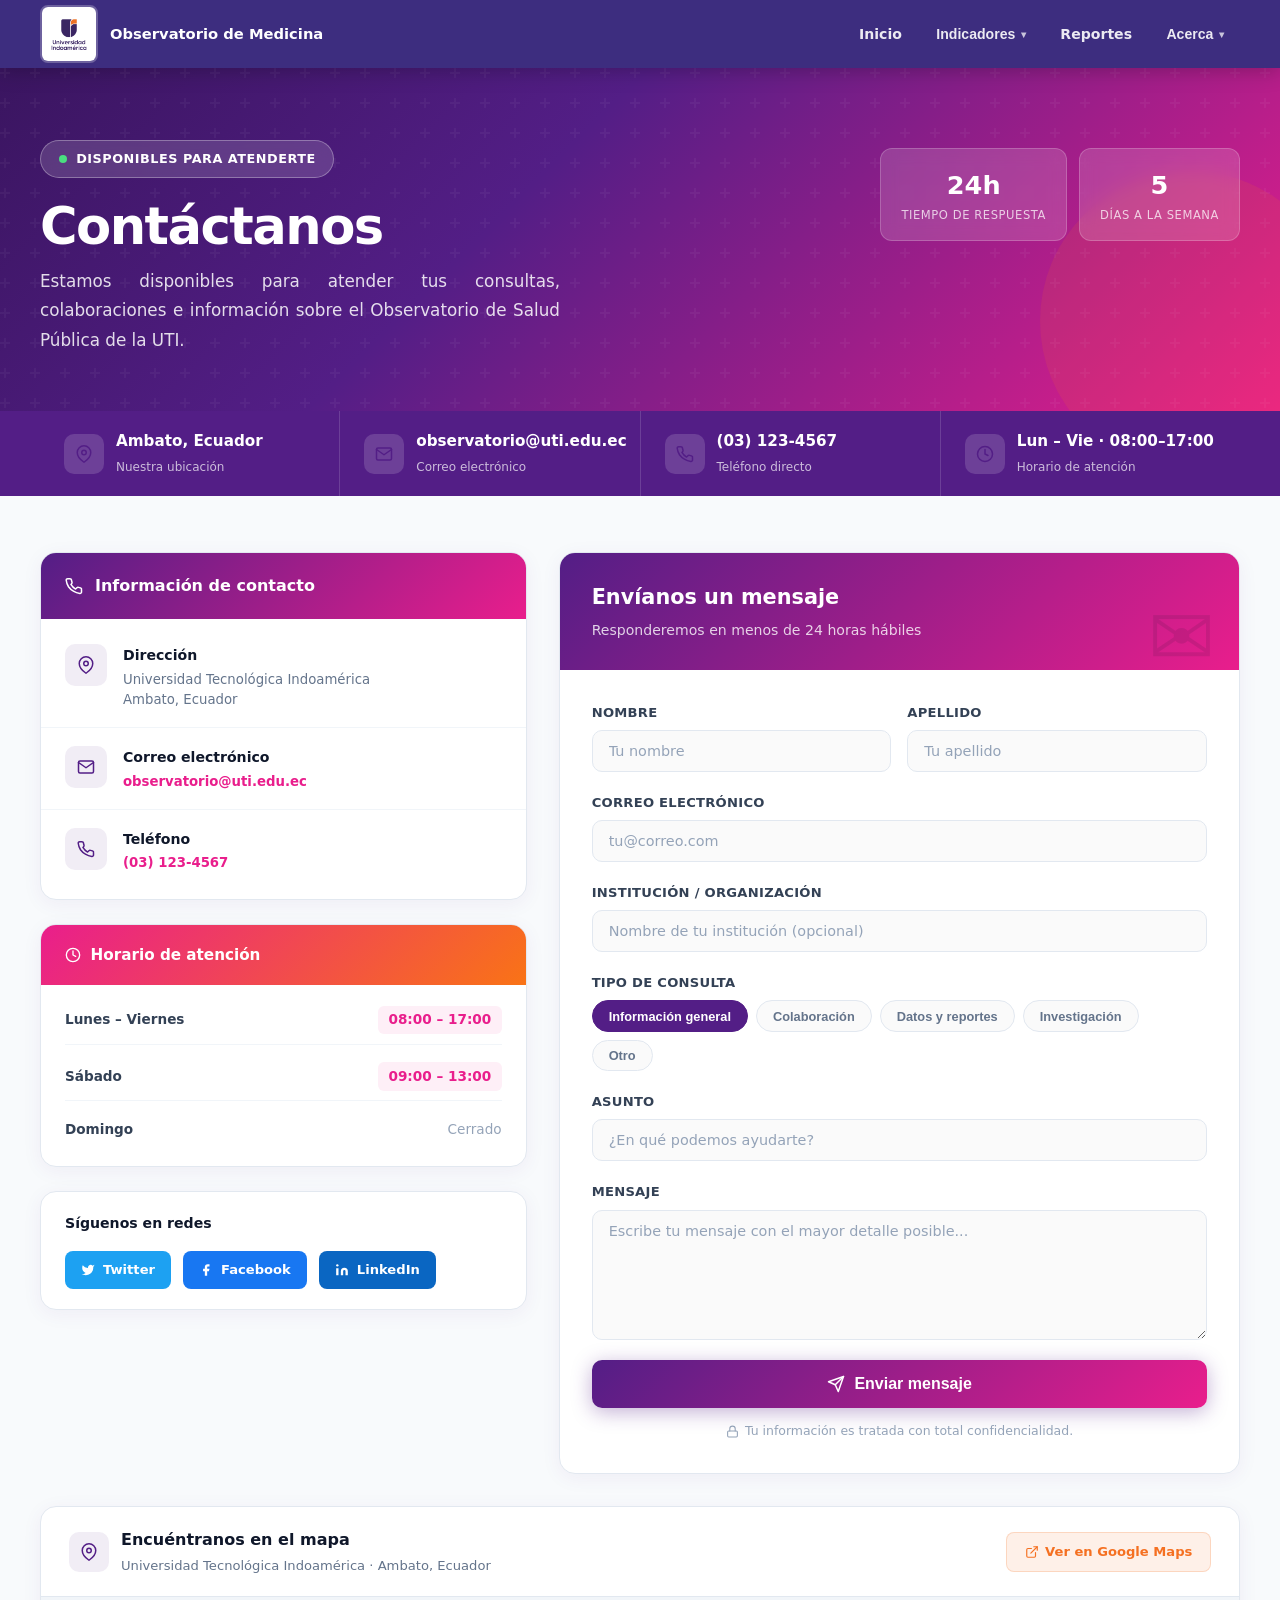
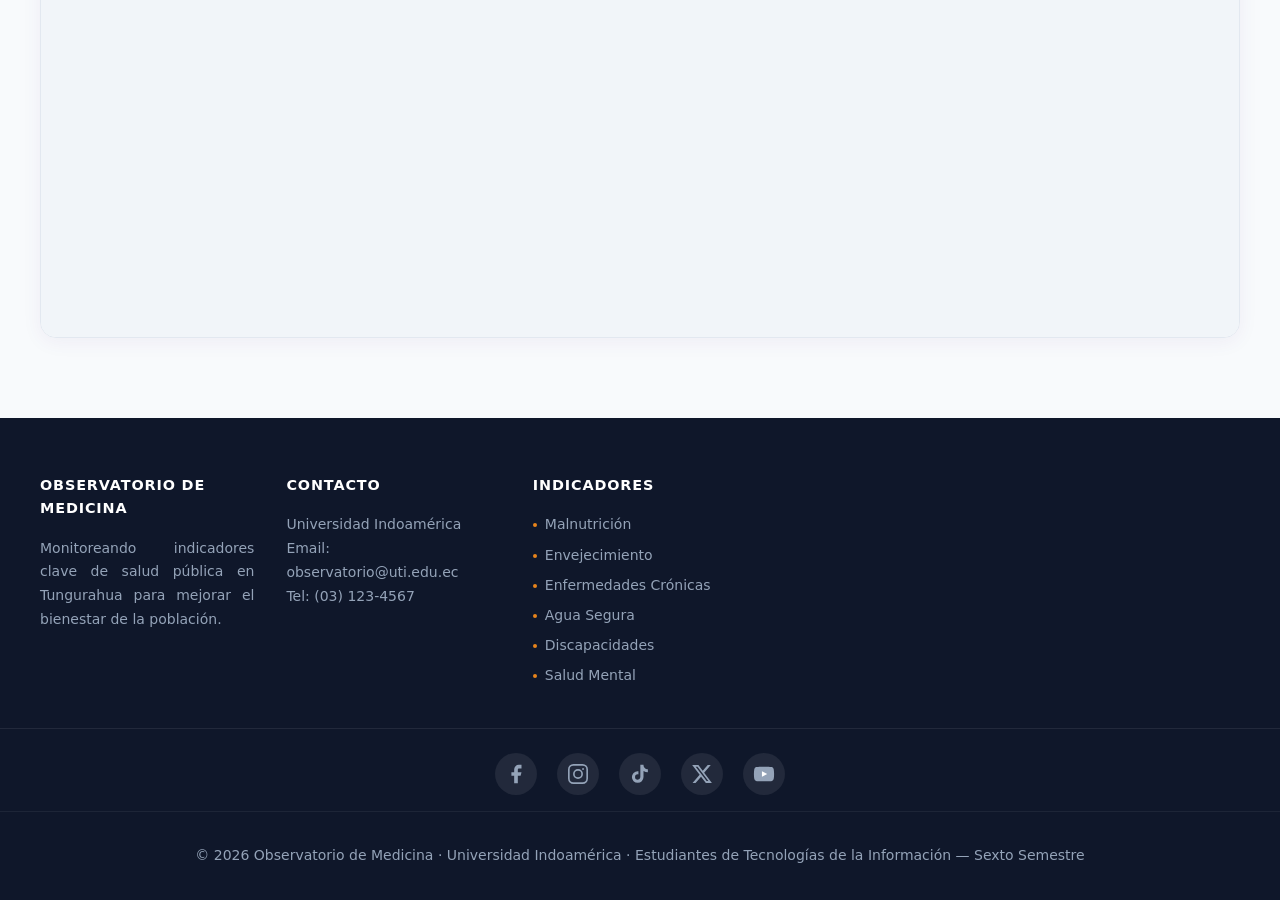
==== commit 617093c9: "cambio en el estilo 1" ====
--- a/pages/contacto.html
+++ b/pages/contacto.html
@@ -10,8 +10,8 @@
        HERO CONTACTO
     ══════════════════════════════════════ */
     .contacto-hero {
-      background: linear-gradient(135deg, #531E86 0%, #e91e8c 100%);
-      padding: 4rem 0 3rem;
+      background: linear-gradient(135deg, #3a1560 0%, #531E86 40%, #e91e8c 100%);
+      padding: 4.5rem 0 3.5rem;
       position: relative;
       overflow: hidden;
     }
@@ -21,6 +21,15 @@
       inset: 0;
       background: url("data:image/svg+xml,%3Csvg width='60' height='60' viewBox='0 0 60 60' xmlns='http://www.w3.org/2000/svg'%3E%3Cg fill='none' fill-rule='evenodd'%3E%3Cg fill='%23ffffff' fill-opacity='0.04'%3E%3Cpath d='M36 34v-4h-2v4h-4v2h4v4h2v-4h4v-2h-4zm0-30V0h-2v4h-4v2h4v4h2V6h4V4h-4zM6 34v-4H4v4H0v2h4v4h2v-4h4v-2H6zM6 4V0H4v4H0v2h4v4h2V6h4V4H6z'/%3E%3C/g%3E%3C/g%3E%3C/svg%3E");
     }
+    .contacto-hero::after {
+      content: '';
+      position: absolute;
+      bottom: -60px; right: -60px;
+      width: 300px; height: 300px;
+      border-radius: 50%;
+      background: rgba(245,112,33,0.12);
+      pointer-events: none;
+    }
     .contacto-hero-inner {
       position: relative;
       z-index: 1;
@@ -31,41 +40,44 @@
       flex-wrap: wrap;
     }
     .contacto-hero-text h1 {
-      font-size: clamp(2rem, 4vw, 3rem);
-      font-weight: 800;
+      font-size: clamp(2.2rem, 4vw, 3.2rem);
+      font-weight: 900;
       color: #fff;
       margin-bottom: 0.75rem;
-      letter-spacing: -0.02em;
-    }
+      letter-spacing: -0.03em;
+      line-height: 1.1;
+    }
+    .contacto-hero-text h1 em { font-style: normal; color: #fbbf24; }
     .contacto-hero-text p {
       color: rgba(255,255,255,0.85);
       font-size: 1.05rem;
       max-width: 520px;
-      line-height: 1.7;
+      line-height: 1.75;
     }
     .contacto-hero-badge {
-      display: flex;
+      display: inline-flex;
       align-items: center;
       gap: 0.6rem;
       background: rgba(255,255,255,0.15);
       backdrop-filter: blur(8px);
-      border: 1px solid rgba(255,255,255,0.25);
+      border: 1px solid rgba(255,255,255,0.3);
       border-radius: 999px;
-      padding: 0.55rem 1.25rem;
+      padding: 0.5rem 1.1rem;
       color: #fff;
-      font-size: 0.85rem;
-      font-weight: 600;
+      font-size: 0.8rem;
+      font-weight: 700;
       margin-bottom: 1.25rem;
-      width: fit-content;
+      letter-spacing: 0.04em;
+      text-transform: uppercase;
     }
     .contacto-hero-badge span { width: 8px; height: 8px; border-radius: 50%; background: #4ade80; display: inline-block; }
     /* ══════════════════════════════════════
        QUICK STATS BAR
     ══════════════════════════════════════ */
     .contacto-stats-bar {
-      background: #fff;
-      border-bottom: 1px solid #e2e8f0;
-      box-shadow: 0 2px 12px rgba(83,30,134,0.07);
+      background: #531E86;
+      border-bottom: none;
+      box-shadow: 0 4px 20px rgba(83,30,134,0.3);
     }
     .contacto-stats-inner {
       display: flex;
@@ -79,19 +91,19 @@
       align-items: center;
       gap: 0.75rem;
       padding: 1.1rem 1.5rem;
-      border-right: 1px solid #e2e8f0;
+      border-right: 1px solid rgba(255,255,255,0.15);
     }
     .contacto-stat:last-child { border-right: none; }
     .contacto-stat-icon {
       width: 40px; height: 40px;
       border-radius: 10px;
-      background: rgba(83,30,134,0.08);
+      background: rgba(255,255,255,0.15);
       display: grid;
       place-items: center;
       flex-shrink: 0;
     }
-    .contacto-stat strong { display: block; font-size: 1rem; font-weight: 700; color: #0f172a; }
-    .contacto-stat span { font-size: 0.78rem; color: #64748b; }
+    .contacto-stat strong { display: block; font-size: 0.95rem; font-weight: 700; color: #fff; }
+    .contacto-stat span { font-size: 0.75rem; color: rgba(255,255,255,0.7); }
 
     /* ══════════════════════════════════════
        LAYOUT PRINCIPAL
@@ -118,7 +130,7 @@
       overflow: hidden;
     }
     .contacto-info-block-header {
-      background: linear-gradient(135deg, #531E86, #7c3aed);
+      background: linear-gradient(135deg, #531E86, #e91e8c);
       padding: 1.25rem 1.5rem;
       display: flex;
       align-items: center;
@@ -140,7 +152,7 @@
       transition: background 0.15s;
     }
     .contacto-info-item:last-child { border-bottom: none; }
-    .contacto-info-item:hover { background: #faf5ff; }
+    .contacto-info-item:hover { background: #fdf4ff; }
     .c-icon {
       width: 42px; height: 42px;
       border-radius: 10px;
@@ -150,11 +162,11 @@
       flex-shrink: 0;
       transition: background 0.15s;
     }
-    .contacto-info-item:hover .c-icon { background: rgba(83,30,134,0.15); }
+    .contacto-info-item:hover .c-icon { background: rgba(233,30,140,0.12); }
     .c-info strong { display: block; font-size: 0.88rem; font-weight: 700; color: #0f172a; margin-bottom: 0.2rem; }
     .c-info p { font-size: 0.83rem; color: #64748b; margin: 0; line-height: 1.5; }
-    .c-info a { color: #531E86; font-weight: 600; text-decoration: none; }
-    .c-info a:hover { text-decoration: underline; }
+    .c-info a { color: #e91e8c; font-weight: 600; text-decoration: none; }
+    .c-info a:hover { text-decoration: underline; color: #531E86; }
 
     /* Horario card */
     .horario-card {
@@ -183,7 +195,7 @@
     }
     .horario-row:last-child { border-bottom: none; }
     .horario-row .dia { color: #334155; font-weight: 600; }
-    .horario-row .hora { color: #531E86; font-weight: 700; background: rgba(83,30,134,0.07); padding: 0.2rem 0.65rem; border-radius: 6px; }
+    .horario-row .hora { color: #e91e8c; font-weight: 700; background: rgba(233,30,140,0.07); padding: 0.2rem 0.65rem; border-radius: 6px; }
     .horario-row .cerrado { color: #94a3b8; font-weight: 500; }
 
     /* Redes */
@@ -305,10 +317,10 @@
       justify-content: center;
       gap: 0.6rem;
       transition: opacity 0.2s, transform 0.15s, box-shadow 0.15s;
-      box-shadow: 0 4px 20px rgba(83,30,134,0.3);
+      box-shadow: 0 4px 20px rgba(83,30,134,0.35);
       margin-top: 0.5rem;
     }
-    .form-submit-btn:hover { opacity: 0.92; transform: translateY(-1px); box-shadow: 0 6px 24px rgba(83,30,134,0.4); }
+    .form-submit-btn:hover { opacity: 0.92; transform: translateY(-1px); box-shadow: 0 6px 28px rgba(233,30,140,0.4); }
     .form-submit-btn:active { transform: translateY(0); }
 
     .form-privacy {
@@ -376,15 +388,16 @@
       align-items: center;
       gap: 0.4rem;
       padding: 0.55rem 1.1rem;
-      background: rgba(83,30,134,0.06);
-      color: #531E86;
+      background: rgba(245,112,33,0.1);
+      color: #F57021;
       font-size: 0.82rem;
       font-weight: 700;
       border-radius: 8px;
       text-decoration: none;
+      border: 1px solid rgba(245,112,33,0.2);
       transition: background 0.15s;
     }
-    .mapa-ext-link:hover { background: rgba(83,30,134,0.12); }
+    .mapa-ext-link:hover { background: rgba(245,112,33,0.18); }
     .contacto-mapa-frame {
       height: 340px;
       position: relative;
